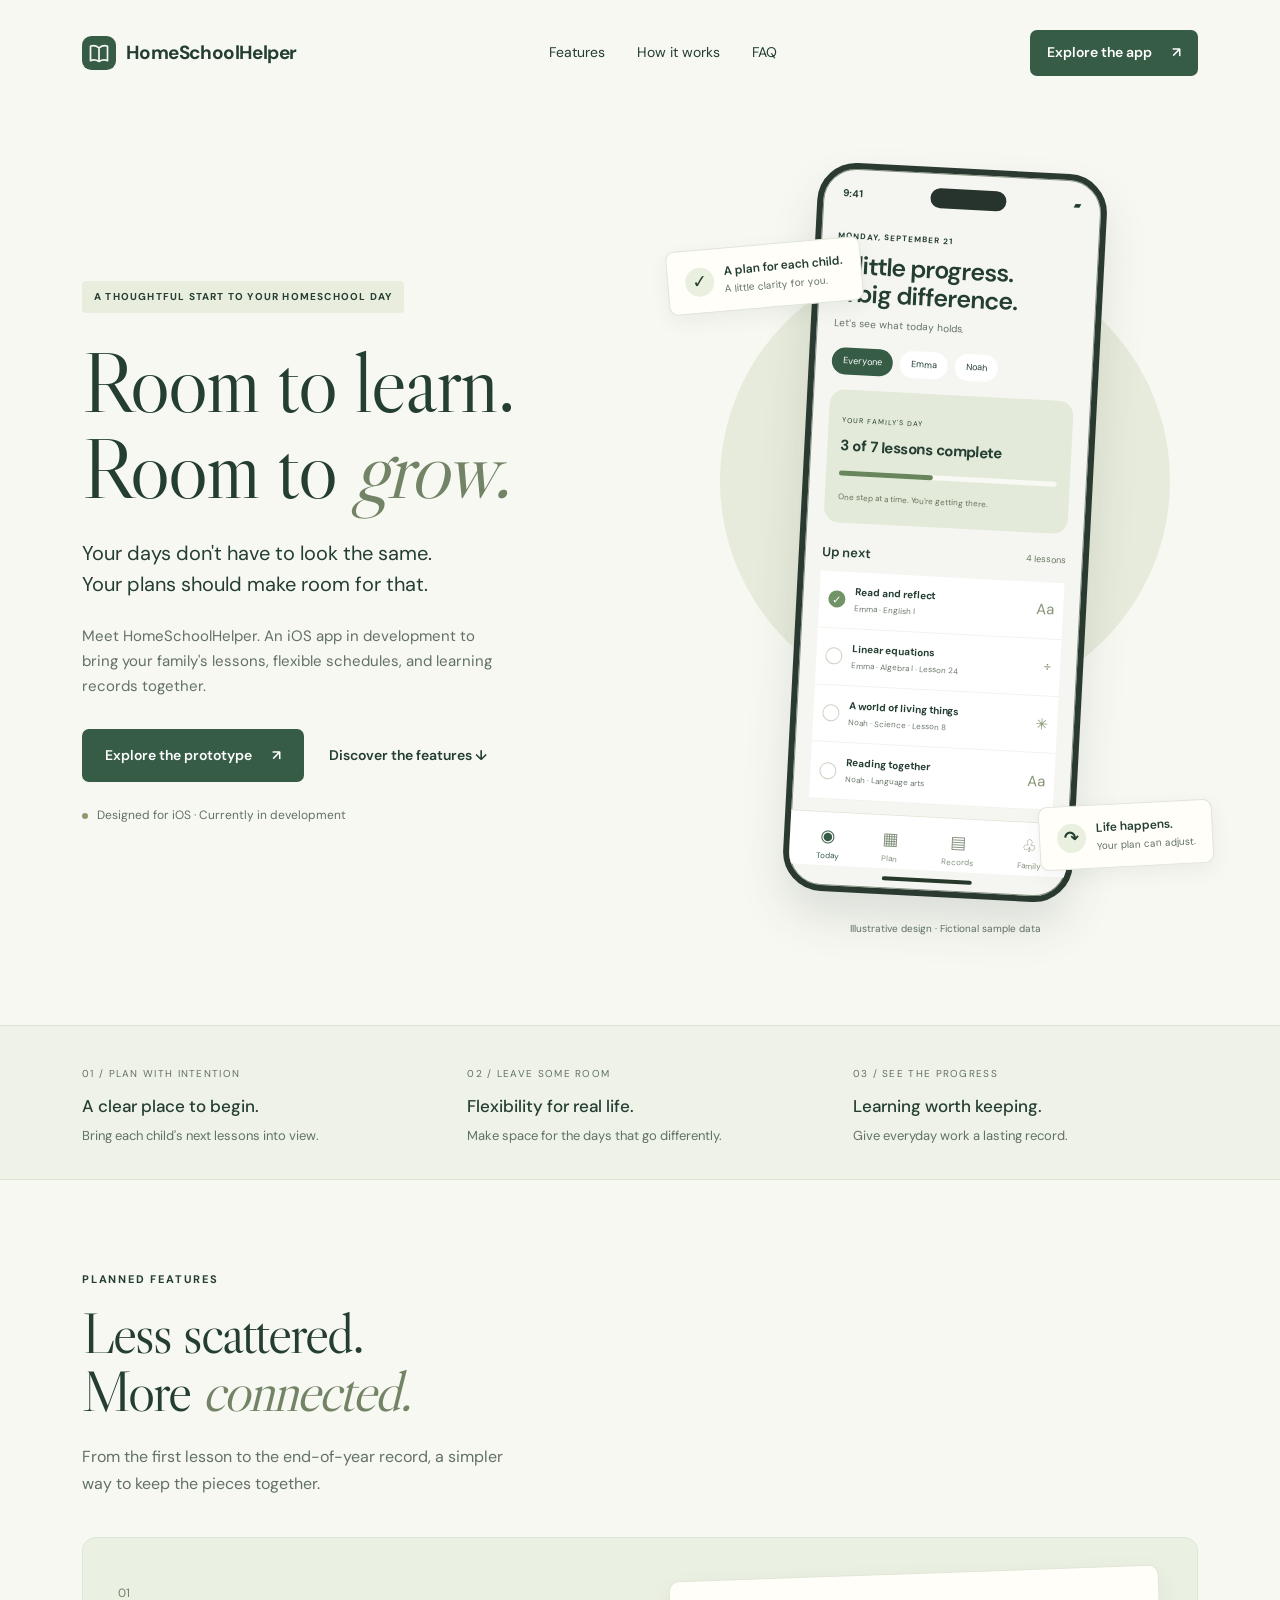
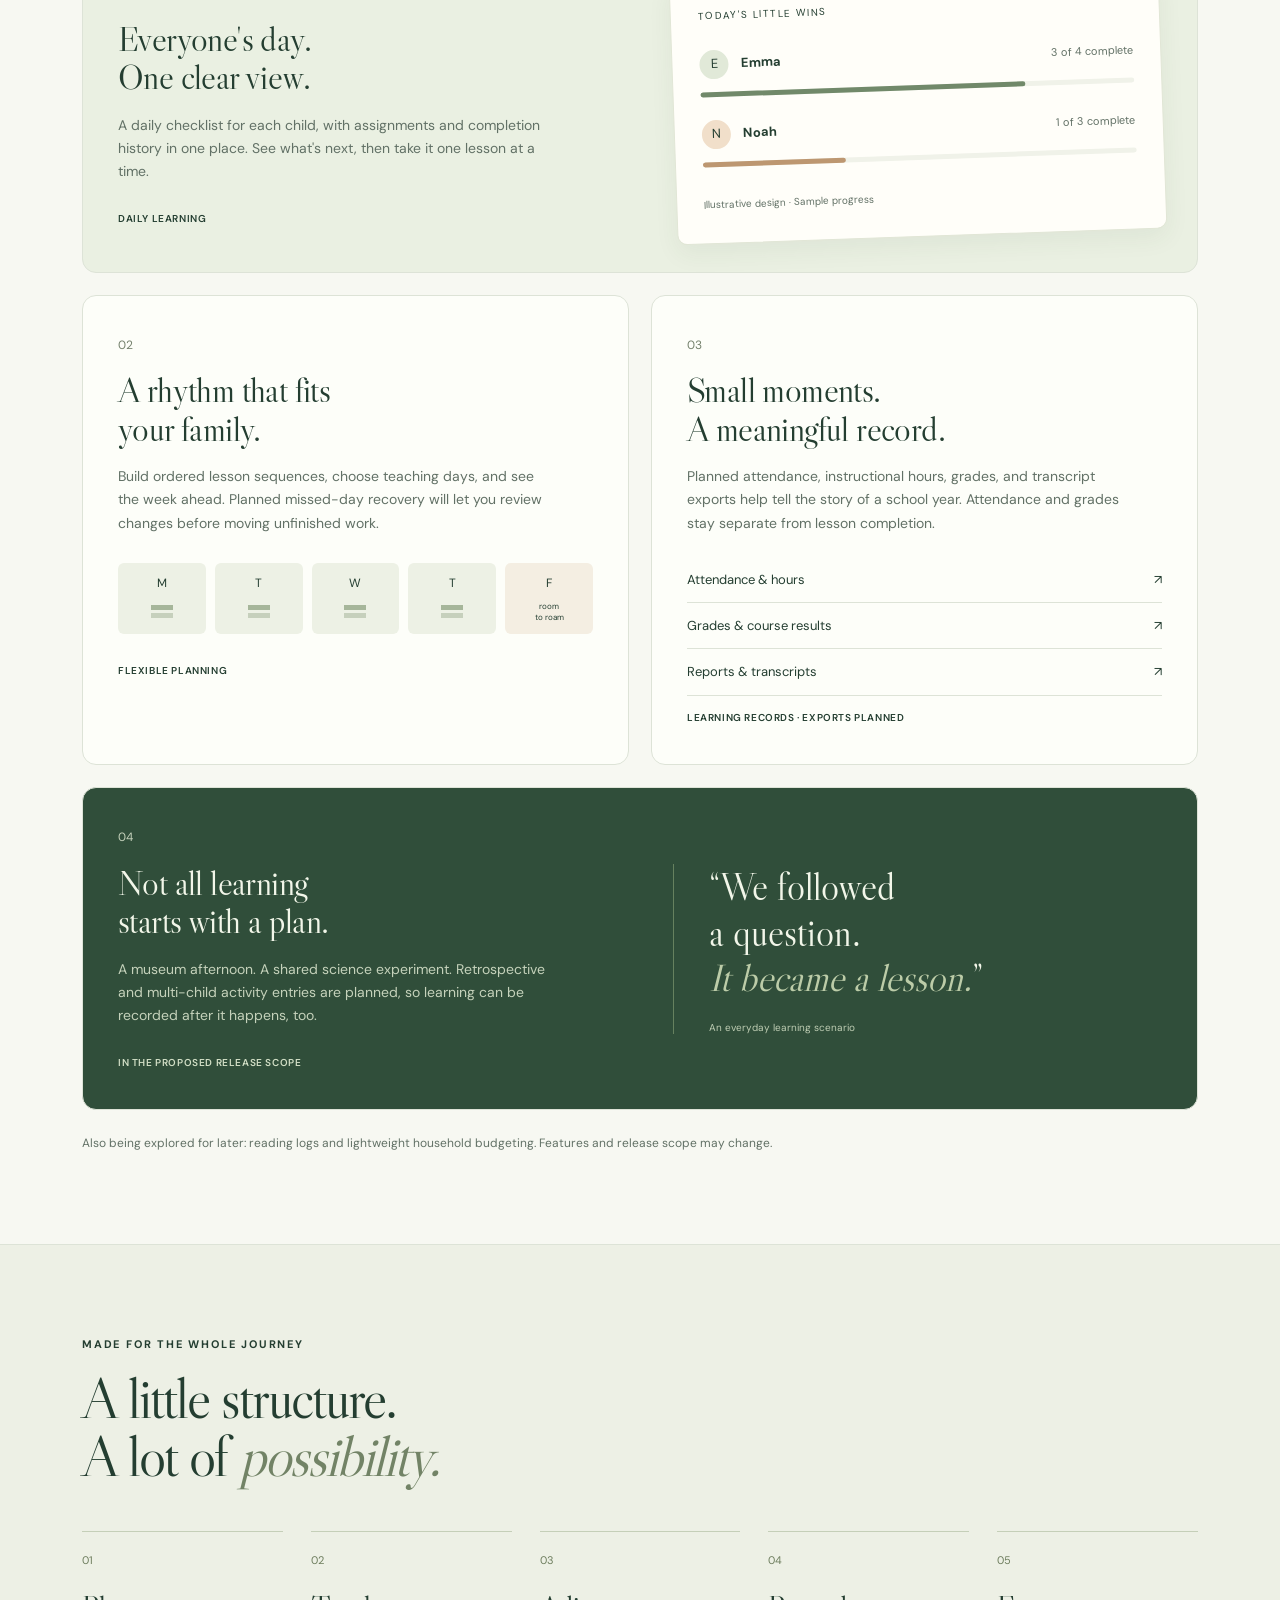
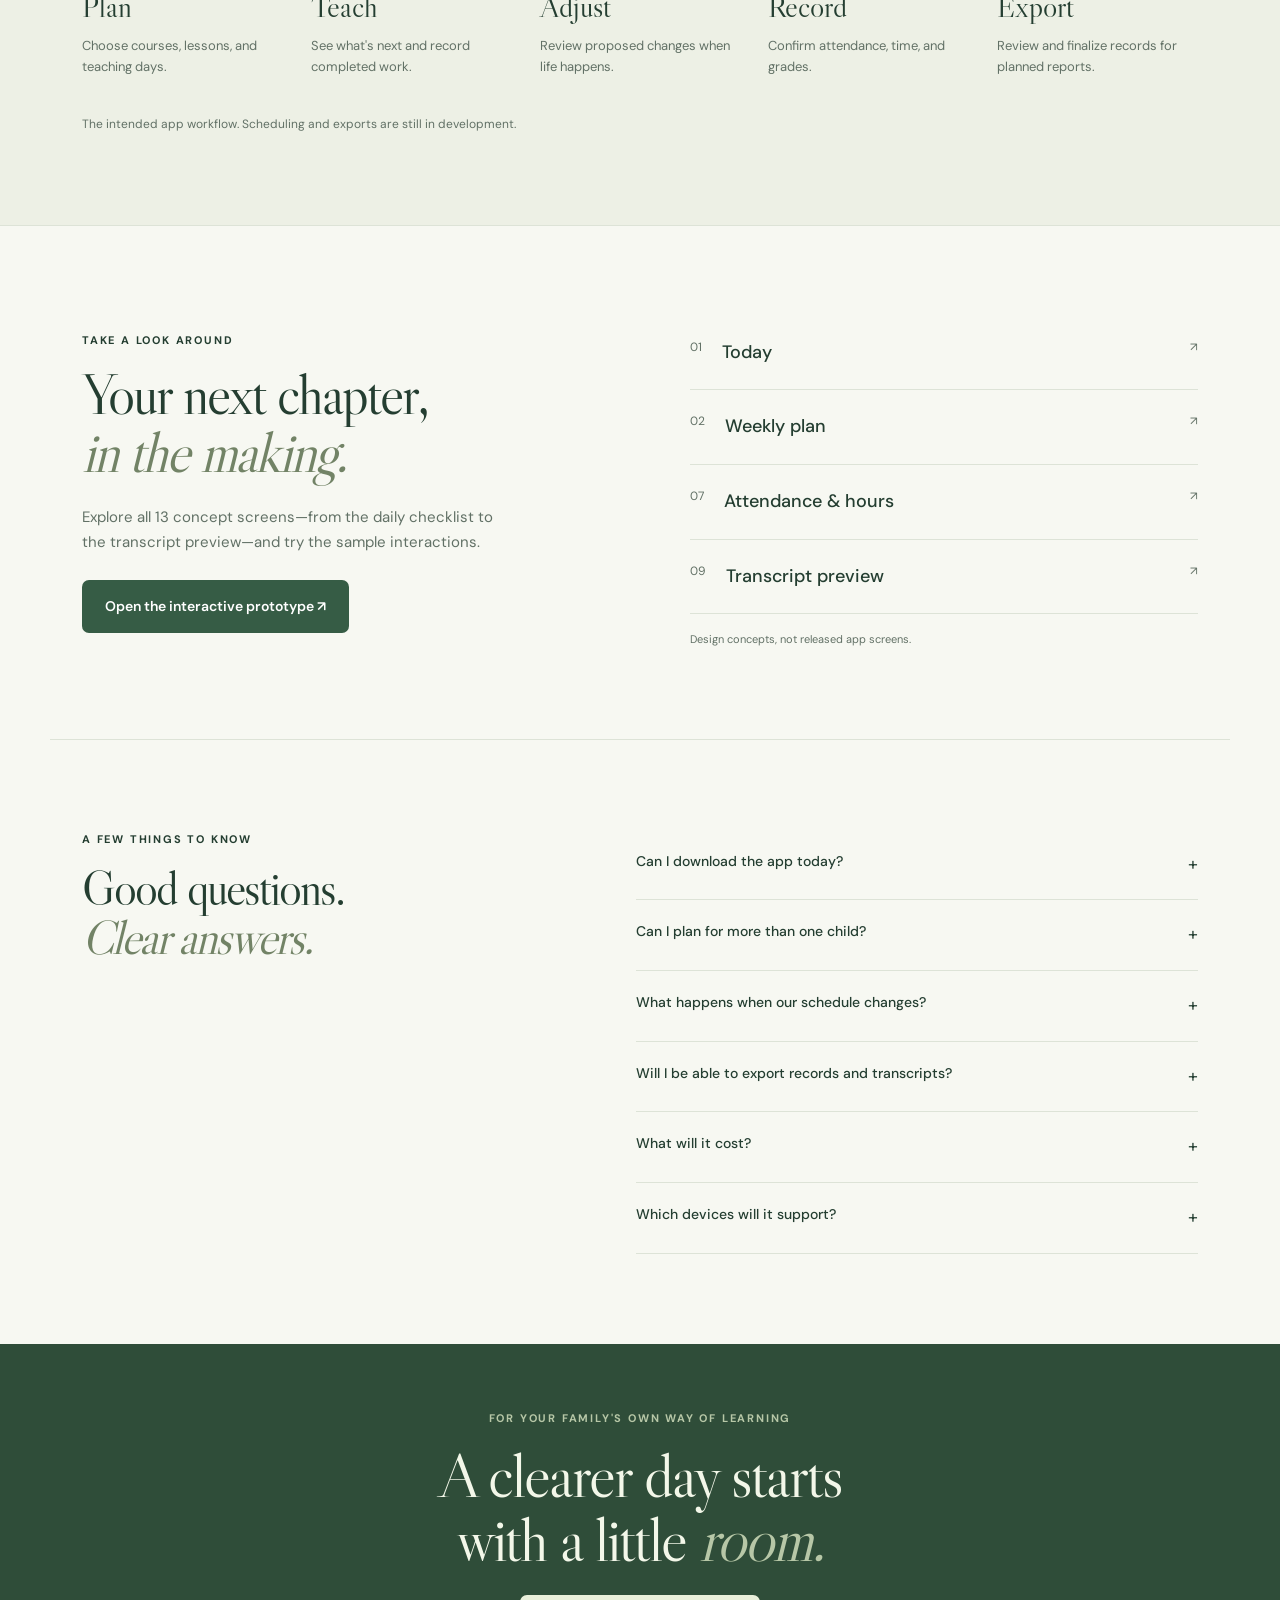
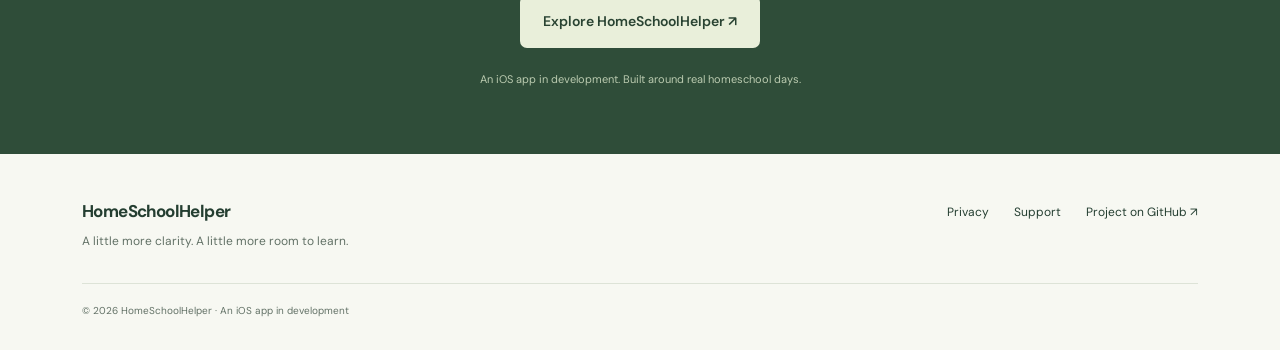
==== index.html @ 809b74bd "Build HomeSchoolHelper product preview website" ====
<!doctype html><html lang="en"><head><meta charset="utf-8"><meta name="viewport" content="width=device-width,initial-scale=1"><meta name="theme-color" content="#365c45"><meta name="description" content="Meet HomeSchoolHelper: an iOS app in development for homeschool lesson planning, flexible schedules, and learning records."><meta property="og:title" content="HomeSchoolHelper — Room to learn. Room to grow."><meta property="og:description" content="Explore a calmer approach to homeschool planning and recordkeeping."><title>HomeSchoolHelper — Room to learn. Room to grow.</title><link rel="icon" href="assets/favicon.svg" type="image/svg+xml"><link rel="stylesheet" href="assets/style.css"></head><body><a class="skip" href="#main">Skip to content</a><header class="header wrap"><a class="brand" href="./"><img src="assets/favicon.svg" width="34" height="34" alt="">HomeSchoolHelper</a><nav aria-label="Main navigation"><a href="#features">Features</a><a href="#how-it-works">How it works</a><a href="#faq">FAQ</a></nav><a class="button small" href="preview/">Explore the app <span aria-hidden="true">↗</span></a></header><main id="main"><section class="hero wrap"><div class="hero-copy"><span class="pill">A THOUGHTFUL START TO YOUR HOMESCHOOL DAY</span><h1>Room to learn.<br>Room to <em>grow.</em></h1><p class="lead">Your days don't have to look the same.<br>Your plans should make room for that.</p><p class="intro">Meet HomeSchoolHelper. An iOS app in development to bring your family's lessons, flexible schedules, and learning records together.</p><div class="actions"><a class="button" href="preview/">Explore the prototype <span aria-hidden="true">↗</span></a><a class="text-link" href="#features">Discover the features <span aria-hidden="true">↓</span></a></div><div class="development"><span></span> Designed for iOS · Currently in development</div></div><div class="hero-art"><div class="orbit"></div><div class="note note-top"><span>✓</span><div>A plan for each child.<small>A little clarity for you.</small></div></div><div class="phone" aria-label="Illustrative Today screen with fictional sample lessons"><div class="phone-top"><b>9:41</b><span class="island"></span><span>▰</span></div><div class="phone-content"><div class="eyebrow">MONDAY, SEPTEMBER 21</div><h2>A little progress.<br>A big difference.</h2><p>Let's see what today holds.</p><div class="chips"><span class="selected">Everyone</span><span>Emma</span><span>Noah</span></div><div class="progress-card"><span>YOUR FAMILY'S DAY</span><strong>3 of 7 lessons complete</strong><div class="progress"><i></i></div><small>One step at a time. You're getting there.</small></div><div class="phone-section">Up next <span>4 lessons</span></div><div class="lesson"><span class="check done">✓</span><div><strong>Read and reflect</strong><small>Emma · English I</small></div><span class="subject">Aa</span></div><div class="lesson"><span class="check"></span><div><strong>Linear equations</strong><small>Emma · Algebra I · Lesson 24</small></div><span class="subject">÷</span></div><div class="lesson"><span class="check"></span><div><strong>A world of living things</strong><small>Noah · Science · Lesson 8</small></div><span class="subject">✳</span></div><div class="lesson"><span class="check"></span><div><strong>Reading together</strong><small>Noah · Language arts</small></div><span class="subject">Aa</span></div></div><div class="phone-nav"><span class="active">◉<small>Today</small></span><span>▦<small>Plan</small></span><span>▤<small>Records</small></span><span>♧<small>Family</small></span></div><div class="homebar"></div></div><div class="note note-bottom"><span>↷</span><div>Life happens.<small>Your plan can adjust.</small></div></div><p class="art-caption">Illustrative design · Fictional sample data</p></div></section><section class="principles"><div class="wrap principle-grid"><div><span>01 / PLAN WITH INTENTION</span><h3>A clear place to begin.</h3><p>Bring each child's next lessons into view.</p></div><div><span>02 / LEAVE SOME ROOM</span><h3>Flexibility for real life.</h3><p>Make space for the days that go differently.</p></div><div><span>03 / SEE THE PROGRESS</span><h3>Learning worth keeping.</h3><p>Give everyday work a lasting record.</p></div></div></section><section class="wrap section" id="features"><div class="section-heading"><div class="eyebrow">PLANNED FEATURES</div><h2>Less scattered.<br>More <em>connected.</em></h2><p>From the first lesson to the end-of-year record, a simpler way to keep the pieces together.</p></div><div class="feature-grid"><article class="feature feature-wide"><div><span class="feature-number">01</span><h3>Everyone's day.<br>One clear view.</h3><p>A daily checklist for each child, with assignments and completion history in one place. See what's next, then take it one lesson at a time.</p><span class="tag">Daily learning</span></div><div class="mini-day"><div class="mini-label">TODAY'S LITTLE WINS</div><div><span class="avatar">E</span><b>Emma</b><span>3 of 4 complete</span></div><div class="mini-track"><i style="width:75%"></i></div><div><span class="avatar clay">N</span><b>Noah</b><span>1 of 3 complete</span></div><div class="mini-track clay-track"><i style="width:33%"></i></div><small>Illustrative design · Sample progress</small></div></article><article class="feature"><span class="feature-number">02</span><h3>A rhythm that fits<br>your family.</h3><p>Build ordered lesson sequences, choose teaching days, and see the week ahead. Planned missed-day recovery will let you review changes before moving unfinished work.</p><div class="week" aria-label="Illustrative teaching days"><span>M<i></i></span><span>T<i></i></span><span>W<i></i></span><span>T<i></i></span><span class="free">F<small>room<br>to roam</small></span></div><span class="tag">Flexible planning</span></article><article class="feature"><span class="feature-number">03</span><h3>Small moments.<br>A meaningful record.</h3><p>Planned attendance, instructional hours, grades, and transcript exports help tell the story of a school year. Attendance and grades stay separate from lesson completion.</p><div class="record-list"><span>Attendance & hours <b>↗</b></span><span>Grades & course results <b>↗</b></span><span>Reports & transcripts <b>↗</b></span></div><span class="tag">Learning records · Exports planned</span></article><article class="feature feature-wide dark"><div><span class="feature-number">04</span><h3>Not all learning<br>starts with a plan.</h3><p>A museum afternoon. A shared science experiment. Retrospective and multi-child activity entries are planned, so learning can be recorded after it happens, too.</p><span class="tag">In the proposed release scope</span></div><div class="quote">“We followed<br>a question.<br><em>It became a lesson.</em>”<small>An everyday learning scenario</small></div></article></div><p class="scope-note">Also being explored for later: reading logs and lightweight household budgeting. Features and release scope may change.</p></section><section class="workflow" id="how-it-works"><div class="wrap section"><div class="eyebrow">MADE FOR THE WHOLE JOURNEY</div><h2>A little structure.<br>A lot of <em>possibility.</em></h2><div class="steps"><div><span>01</span><h3>Plan</h3><p>Choose courses, lessons, and teaching days.</p></div><div><span>02</span><h3>Teach</h3><p>See what's next and record completed work.</p></div><div><span>03</span><h3>Adjust</h3><p>Review proposed changes when life happens.</p></div><div><span>04</span><h3>Record</h3><p>Confirm attendance, time, and grades.</p></div><div><span>05</span><h3>Export</h3><p>Review and finalize records for planned reports.</p></div></div><p class="scope-note">The intended app workflow. Scheduling and exports are still in development.</p></div></section><section class="wrap section preview-callout"><div><div class="eyebrow">TAKE A LOOK AROUND</div><h2>Your next chapter,<br><em>in the making.</em></h2><p>Explore all 13 concept screens—from the daily checklist to the transcript preview—and try the sample interactions.</p><a class="button" href="preview/">Open the interactive prototype ↗</a></div><div class="screen-index"><a href="preview/">01 <strong>Today</strong><span>↗</span></a><a href="preview/">02 <strong>Weekly plan</strong><span>↗</span></a><a href="preview/">07 <strong>Attendance & hours</strong><span>↗</span></a><a href="preview/">09 <strong>Transcript preview</strong><span>↗</span></a><small>Design concepts, not released app screens.</small></div></section><section class="wrap section faq" id="faq"><div><div class="eyebrow">A FEW THINGS TO KNOW</div><h2>Good questions.<br><em>Clear answers.</em></h2></div><div class="questions"><details><summary>Can I download the app today?<span aria-hidden="true">+</span></summary><p>Not yet. HomeSchoolHelper is currently a design prototype and development plan. You can explore the concept here while the native iOS app is being developed.</p></details><details><summary>Can I plan for more than one child?<span aria-hidden="true">+</span></summary><p>Yes—multi-child planning is part of the proposed core experience. The prototype illustrates individual child filters and a shared household overview.</p></details><details><summary>What happens when our schedule changes?<span aria-hidden="true">+</span></summary><p>The planned workflow lets you review proposed moves for unfinished lessons before applying them. The prototype demonstrates this flow with sample data; it does not calculate real schedule changes.</p></details><details><summary>Will I be able to export records and transcripts?<span aria-hidden="true">+</span></summary><p>Record and transcript exports are planned. The current prototype shows sample previews, but does not generate PDFs or save educational records.</p></details><details><summary>What will it cost?<span aria-hidden="true">+</span></summary><p>Pricing has not been finalized. Any prices shown inside the prototype are exploratory, not a commercial offer.</p></details><details><summary>Which devices will it support?<span aria-hidden="true">+</span></summary><p>HomeSchoolHelper is being planned for iOS. Supported devices and the minimum iOS version are still being decided.</p></details></div></section><section class="closing"><div class="wrap"><div class="eyebrow">FOR YOUR FAMILY'S OWN WAY OF LEARNING</div><h2>A clearer day starts<br>with a little <em>room.</em></h2><a class="button light" href="preview/">Explore HomeSchoolHelper ↗</a><p>An iOS app in development. Built around real homeschool days.</p></div></section></main><footer class="wrap"><div><a class="brand" href="./">HomeSchoolHelper</a><p>A little more clarity. A little more room to learn.</p></div><div class="footer-links"><a href="privacy/">Privacy</a><a href="support/">Support</a><a href="https://github.com/chanderson7/HomeschoolHelper">Project on GitHub ↗</a></div><small>© 2026 HomeSchoolHelper · An iOS app in development</small></footer></body></html>
---- assets/style.css ----
@import url('https://fonts.googleapis.com/css2?family=DM+Sans:wght@400;500;600;700&family=Libre+Caslon+Display&display=swap');
:root{--bg:#f7f8f2;--ink:#243e31;--green:#365c45;--muted:#627166;--line:#dde3d7;--soft:#e9eedf}*{box-sizing:border-box}html{scroll-behavior:smooth;scroll-padding-top:30px}body{margin:0;background:var(--bg);color:var(--ink);font:16px/1.65 'DM Sans',system-ui,sans-serif}a{color:inherit}button,a,summary{-webkit-tap-highlight-color:transparent}a:focus-visible,summary:focus-visible{outline:3px solid #b76f44;outline-offset:6px}a{text-underline-offset:4px}.wrap{max-width:1180px;margin:auto;padding-left:32px;padding-right:32px}.header{height:106px;display:flex;align-items:center;justify-content:space-between;gap:24px}.brand{display:flex;align-items:center;gap:10px;font-weight:700;font-size:19px;text-decoration:none;letter-spacing:-.6px}.header nav{display:flex;gap:32px;font-size:14px}.header nav a{text-decoration:none}.header nav a:hover{color:#8a502f}.button{display:inline-flex;align-items:center;justify-content:center;gap:20px;background:var(--green);color:white;padding:15px 23px;border-radius:7px;text-decoration:none;font-size:14px;font-weight:600;transition:background .2s,transform .2s}.button:hover{background:#254832;transform:translateY(-2px)}.button.small{padding:11px 17px}.hero{display:grid;grid-template-columns:1.12fr 1fr;gap:45px;align-items:center;padding-top:55px;padding-bottom:80px}.pill,.eyebrow{font-size:11px;font-weight:700;letter-spacing:1.8px}.pill{display:inline-block;background:#e9edde;padding:8px 12px;border-radius:4px;font-size:10px;letter-spacing:1.2px}h1,h2,h3,p{margin-top:0}h1,h2{font-family:'Libre Caslon Display',Georgia,serif;font-weight:400;letter-spacing:-2px;line-height:1.02}h1{font-size:84px;margin:27px 0}em{font-weight:400;color:#728366}h1 em,h2 em{font-style:italic}.lead{font-size:20px;line-height:1.55}.intro{max-width:430px;color:var(--muted);margin:24px 0 30px;font-size:15px}.actions{display:flex;align-items:center;gap:25px}.text-link{font-size:14px;font-weight:600;text-decoration:none}.development{display:flex;align-items:center;gap:9px;font-size:12px;color:var(--muted);margin-top:24px}.development>span{width:6px;height:6px;border-radius:50%;background:#8c9a6c}.hero-art{position:relative;display:flex;flex-direction:column;align-items:center;padding:7px 0}.orbit{position:absolute;width:450px;height:450px;background:#e7ebdc;border-radius:50%;top:95px;z-index:-1}.phone{width:290px;background:#f5f6f1;border:6px solid #2b3a30;box-shadow:0 25px 45px #273c3020,inset 0 0 0 1px #83917e;border-radius:39px;overflow:hidden;transform:rotate(3deg);position:relative}.phone-top{display:flex;justify-content:space-between;align-items:center;padding:15px 20px 8px;font-size:10px}.island{width:76px;height:20px;background:#26342d;border-radius:20px}.phone-content{padding:18px 17px 12px}.phone .eyebrow{font-size:8px;letter-spacing:1px}.phone h2{font:600 25px/1.1 'DM Sans',sans-serif;letter-spacing:-1px;margin:9px 0}.phone p{font-size:10px;color:var(--muted)}.chips{display:flex;gap:7px;font-size:9px;margin:15px 0}.chips span{padding:6px 11px;background:white;border-radius:20px}.chips .selected{background:var(--green);color:white}.progress-card{background:#e3ead9;border-radius:15px;padding:15px 13px}.progress-card>span{font-size:7px;letter-spacing:1px}.progress-card strong{display:block;font-size:15px;margin:3px 0 12px;letter-spacing:-.5px}.progress{height:5px;background:#f8f9f4;border-radius:6px;margin-bottom:6px}.progress i{display:block;height:100%;width:43%;background:#69855b;border-radius:6px}.progress-card small{font-size:8px;color:#66745d}.phone-section{font-size:13px;font-weight:600;margin:19px 0 8px;display:flex;justify-content:space-between}.phone-section span{font-weight:400;font-size:9px;color:#687560}.lesson{display:flex;align-items:center;gap:9px;background:white;padding:13px 9px;border-bottom:1px solid #f0f2eb}.lesson strong{font-size:10px;display:block;line-height:1.4}.lesson small{font-size:8px;display:block;color:#6b786c;margin-top:3px}.check{width:17px;height:17px;border:1px solid #cbd4c2;border-radius:50%;flex-shrink:0}.done{background:#719367;color:white;border:none;text-align:center;font-size:11px}.subject{margin-left:auto;color:#859573;font-size:15px}.phone-nav{display:flex;justify-content:space-around;background:white;border-top:1px solid #e2e8db;padding:9px 5px 3px;text-align:center;color:#83917c}.phone-nav span{font-size:17px}.phone-nav small{display:block;font-size:8px}.phone-nav .active{color:#365c45}.homebar{width:90px;height:4px;background:#27392b;border-radius:4px;margin:8px auto}.note{position:absolute;z-index:2;display:flex;align-items:center;gap:10px;border:1px solid #e0e5d8;background:#fffef9;box-shadow:0 7px 20px #2c3c2810;padding:13px 17px;border-radius:9px;font-size:12px;font-weight:600}.note>span{background:#eaf0e0;width:29px;height:29px;border-radius:50%;text-align:center;line-height:29px;font-size:18px}.note small{font-size:10px;display:block;font-weight:400;color:var(--muted)}.note-top{top:83px;left:-26px;transform:rotate(-5deg)}.note-bottom{bottom:78px;right:-15px;transform:rotate(-3deg)}.art-caption{font-size:10px;color:var(--muted);margin:24px 0 0}.principles{border-top:1px solid var(--line);border-bottom:1px solid var(--line);background:#eff2e7}.principle-grid{display:grid;grid-template-columns:repeat(3,1fr);padding-top:33px;padding-bottom:32px;gap:40px}.principles span{font-size:10px;letter-spacing:1.3px;color:var(--muted)}.principles h3{font-size:17px;margin:7px 0 5px;font-weight:500}.principles p{font-size:13px;color:var(--muted);margin:0}.section{padding-top:90px;padding-bottom:90px}h2{font-size:57px;margin:16px 0 24px}.section-heading{max-width:560px;margin-bottom:40px}.section-heading>p{max-width:425px;color:var(--muted)}.feature-grid{display:grid;grid-template-columns:1fr 1fr;gap:22px}.feature{border:1px solid var(--line);border-radius:14px;padding:35px;background:#fdfef9}.feature-wide{grid-column:1/-1;display:grid;grid-template-columns:1fr 1fr;gap:65px;align-items:center;background:#eaf0e2}.feature h3{font:400 35px/1.1 'Libre Caslon Display',Georgia,serif;letter-spacing:-.6px;margin:14px 0 17px}.feature p{font-size:14px;color:var(--muted);max-width:440px}.feature-number{font-size:12px;color:#74816c}.tag{font-size:10px;letter-spacing:.6px;text-transform:uppercase;font-weight:600;display:inline-block;margin-top:14px}.mini-day{background:#fffef9;border:1px solid #e1e6d6;box-shadow:0 9px 25px #2f4c3010;border-radius:10px;padding:27px;transform:rotate(-2deg)}.mini-label{font-size:10px;letter-spacing:1.4px;margin-bottom:25px}.mini-day>div:not(.mini-label):not(.mini-track){display:flex;gap:12px;align-items:center;font-size:13px}.avatar{background:#e1e9d8;border-radius:50%;width:29px;height:29px;display:grid;place-items:center}.mini-day b+span{margin-left:auto;font-size:11px;color:var(--muted)}.clay{background:#f1dfca}.mini-track{height:5px;background:#f0f2e9;margin:13px 0 23px;border-radius:4px}.mini-track i{height:100%;display:block;background:#71896a;border-radius:4px}.clay-track i{background:#bd9771}.mini-day>small{font-size:10px;color:var(--muted)}.week{display:flex;gap:9px;margin:28px 0 15px}.week>span{flex:1;background:#edf1e5;padding:11px 0 12px;border-radius:6px;text-align:center;font-size:12px}.week i{display:block;width:22px;height:5px;background:#a6b69a;margin:12px auto;box-shadow:0 8px #c6d0bc}.week .free{background:#f4eee2}.week small{font-size:8px;display:block;line-height:1.3;margin-top:8px}.record-list{margin-top:22px}.record-list span{font-size:13px;display:flex;justify-content:space-between;padding:12px 0;border-bottom:1px solid var(--line)}.record-list b{font-weight:400}.dark{background:#304e3a;color:#f2f6e9}.dark p,.dark .feature-number{color:#c5d2bb}.dark .tag{color:#d1dec5}.quote{font:38px/1.2 'Libre Caslon Display',Georgia,serif;padding-left:35px;border-left:1px solid #66815f}.quote em{color:#bccca8}.quote small{display:block;font:10px 'DM Sans',sans-serif;margin-top:20px;color:#bfceb4}.scope-note{font-size:12px;color:var(--muted);margin:24px 0 0}.workflow{background:#edf0e5;border-top:1px solid var(--line);border-bottom:1px solid var(--line)}.steps{display:grid;grid-template-columns:repeat(5,1fr);gap:28px;margin-top:45px}.steps>div{border-top:1px solid #c5cfb8;padding-top:14px}.steps span{font-size:11px;color:#6d7d5d}.steps h3{font:30px 'Libre Caslon Display',Georgia,serif;margin:16px 0 10px}.steps p{font-size:13px;color:var(--muted)}.preview-callout{display:grid;grid-template-columns:1fr 1fr;gap:100px;align-items:center;border-bottom:1px solid var(--line)}.preview-callout p{color:var(--muted);font-size:15px;max-width:430px;margin-bottom:25px}.screen-index a{display:flex;gap:20px;padding:22px 0;border-bottom:1px solid var(--line);text-decoration:none;font-size:12px;color:var(--muted)}.screen-index strong{font-weight:500;font-size:18px;color:var(--ink)}.screen-index a>span{margin-left:auto}.screen-index small{display:block;font-size:11px;color:var(--muted);margin-top:16px}.faq{display:grid;grid-template-columns:1fr 1.15fr;gap:65px}.faq h2{font-size:48px}details{border-bottom:1px solid var(--line)}summary{display:flex;justify-content:space-between;gap:25px;cursor:pointer;list-style:none;font-size:14px;padding:20px 0;font-weight:500}summary::-webkit-details-marker{display:none}summary span{font-size:18px;font-weight:400}details[open] summary span{transform:rotate(45deg)}details p{font-size:14px;color:var(--muted);padding:0 30px 10px 0}.closing{background:#2f4d39;color:#f3f7e9;text-align:center;padding:65px 0}.closing .eyebrow{color:#b7c7a7}.closing h2{font-size:63px}.closing em{color:#b7c7a7}.light{background:#e9efda;color:#294332}.light:hover{background:white}.closing p{font-size:11px;color:#bbcbb0;margin:22px 0 0}footer{padding-top:43px!important;padding-bottom:30px!important;display:flex;flex-wrap:wrap;justify-content:space-between;gap:25px}footer .brand{font-size:17px}footer p{font-size:12px;color:var(--muted);margin:7px 0}.footer-links{display:flex;gap:25px;font-size:12px;align-items:flex-start;padding-top:6px}.footer-links a{text-decoration:none}footer>small{width:100%;border-top:1px solid var(--line);padding-top:19px;font-size:10px;color:var(--muted)}.skip{position:absolute;left:15px;top:-100px;padding:10px;background:white;z-index:10}.skip:focus{top:10px}.preview-page{padding-top:45px;padding-bottom:50px}.preview-page h1{font-size:66px}.demo-notice{padding:20px;background:var(--soft);border-radius:10px;font-size:14px;margin:25px 0}.demo-notice strong{display:block}.preview-page iframe{width:100%;height:900px;border:1px solid var(--line);border-radius:12px;background:white}.document{max-width:840px;padding-top:45px;padding-bottom:75px}.document h1{font-size:62px}.document h2{font-size:33px;margin-top:35px}.document p{color:var(--muted)}
@media(min-width:1450px){.hero{padding-top:75px;padding-bottom:100px}}@media(max-width:1000px){.hero{gap:25px}h1{font-size:66px}.hero-art{transform:scale(.9)}.note-top{left:-30px}.note-bottom{right:-15px}.header nav{gap:18px}.actions{gap:15px}.text-link{font-size:12px}.feature-wide{gap:35px}.preview-callout{gap:45px}.faq{gap:35px}}@media(max-width:760px){.wrap{padding-left:23px;padding-right:23px}.header{height:84px;gap:12px}.header .brand{font-size:16px}.header .brand img{width:28px;height:28px}.header nav{display:none}.header .button{font-size:11px;padding:10px 12px;gap:7px}.hero{grid-template-columns:1fr;padding-top:35px;padding-bottom:35px;gap:30px}.hero-copy{max-width:560px}.pill{font-size:8px;letter-spacing:.8px}h1{font-size:65px;letter-spacing:-2px;margin-top:23px}.lead{font-size:18px}.intro{font-size:15px}.hero-art{transform:none;padding-top:15px;max-width:420px;width:100%;margin:auto}.orbit{width:330px;height:330px;top:110px}.note{padding:10px;font-size:11px}.note-top{left:0;top:105px}.note-bottom{right:0;bottom:80px}.phone{width:270px}.principle-grid{grid-template-columns:1fr;gap:22px;padding-top:28px;padding-bottom:28px}.principles .principle-grid>div{padding-bottom:17px;border-bottom:1px solid var(--line)}.principles .principle-grid>div:last-child{border:0;padding-bottom:0}.section{padding-top:60px;padding-bottom:60px}h2{font-size:48px}.feature-grid,.feature-wide{grid-template-columns:1fr}.feature{padding:27px}.feature-wide{gap:25px}.feature h3{font-size:34px}.feature p{font-size:15px}.mini-day{padding:23px;transform:rotate(-1deg)}.quote{font-size:33px;padding:15px 0 5px;border-left:0;border-top:1px solid #66815f}.steps{grid-template-columns:1fr 1fr;gap:20px}.steps p{font-size:14px}.preview-callout,.faq{grid-template-columns:1fr;gap:25px}.closing h2{font-size:50px}.closing .eyebrow{font-size:9px}.footer-links{flex-wrap:wrap;gap:18px}.preview-page h1,.document h1{font-size:49px}.preview-page iframe{height:860px}.phone h2{font-size:24px}}@media(prefers-reduced-motion:reduce){html{scroll-behavior:auto}*{transition:none!important}}
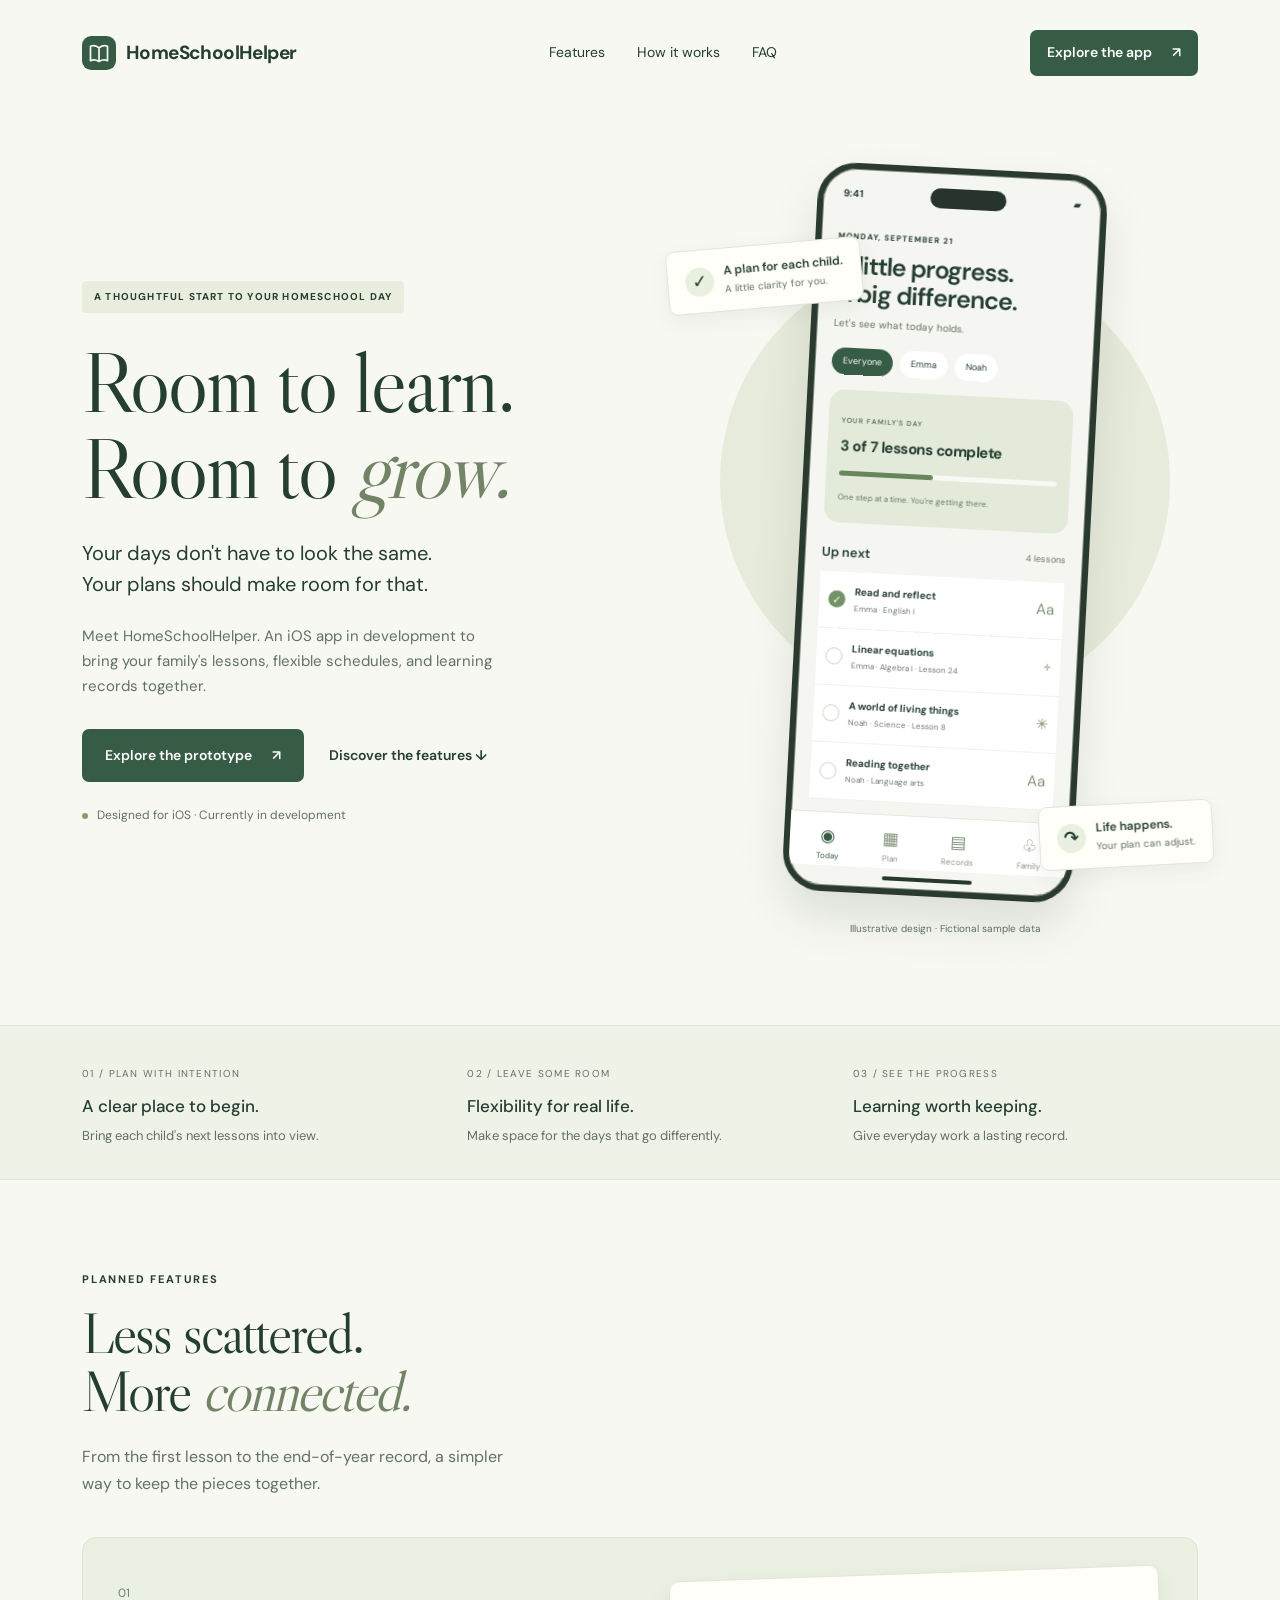
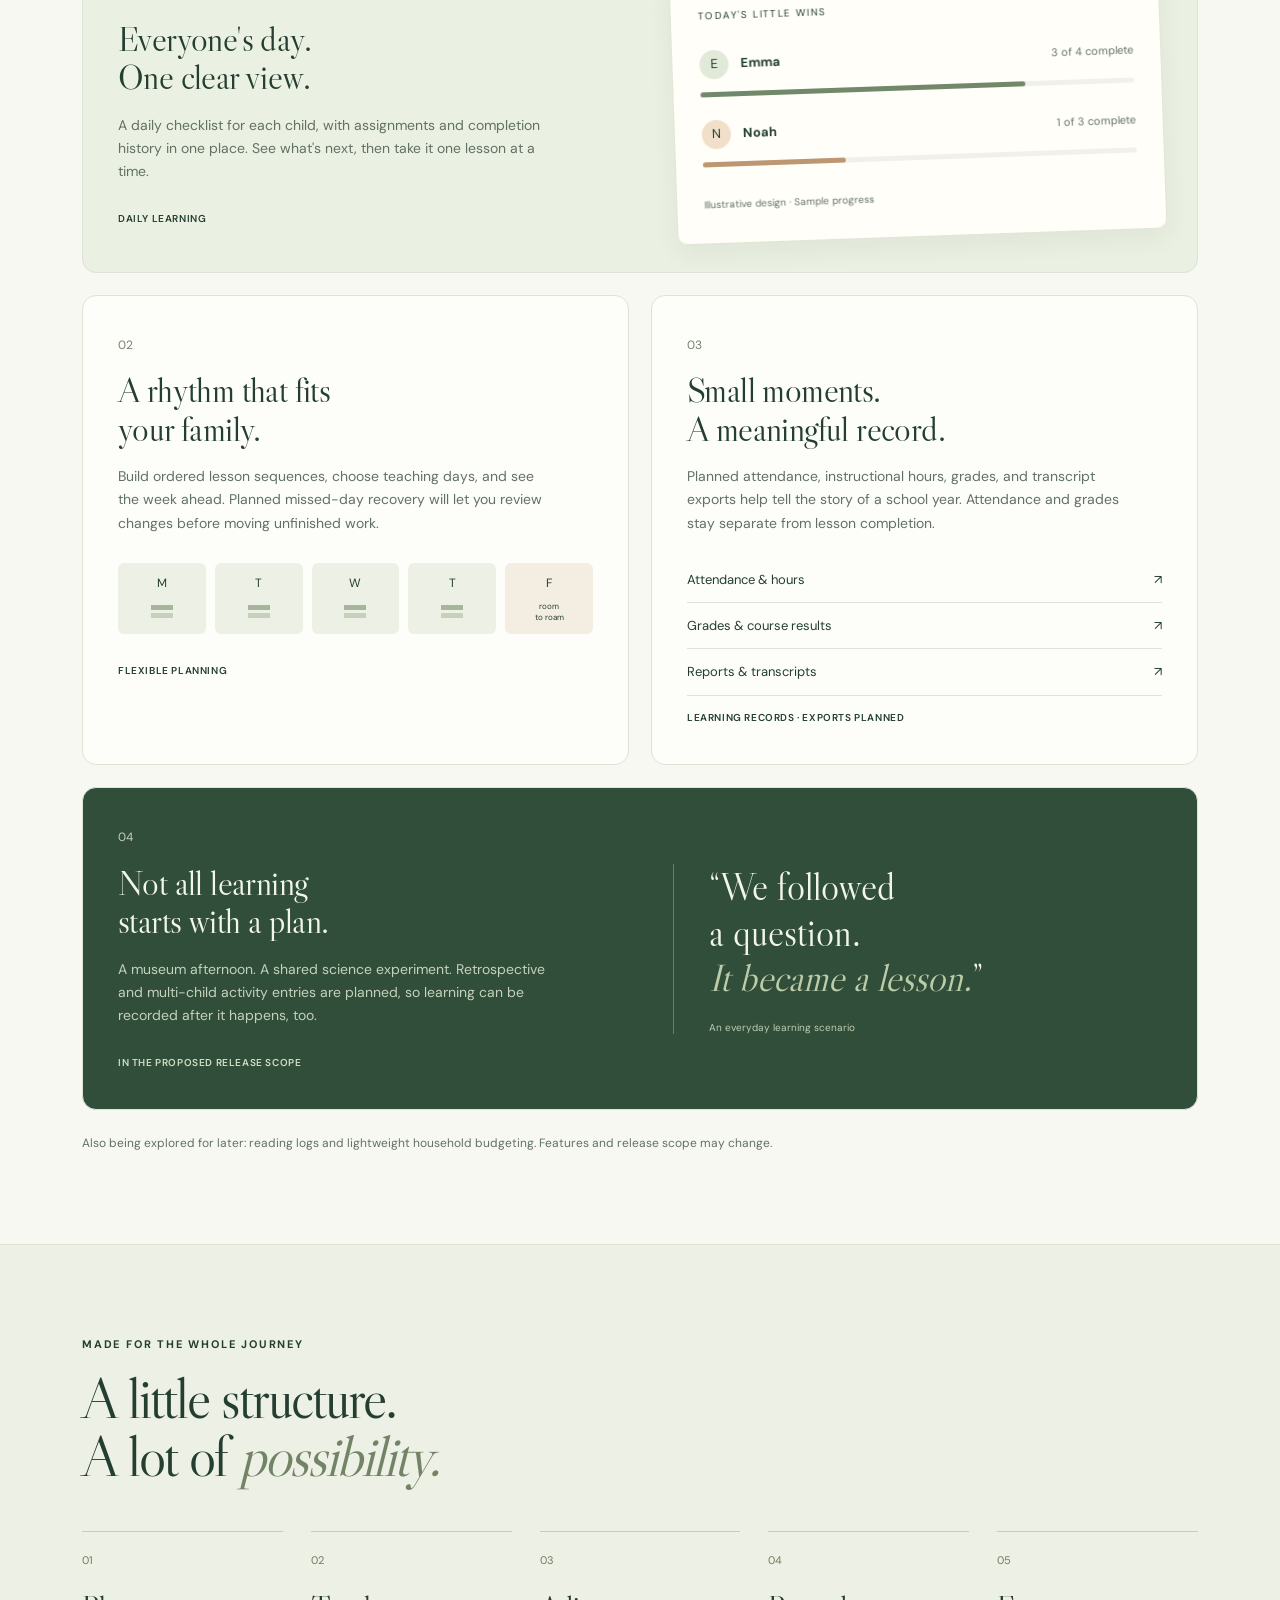
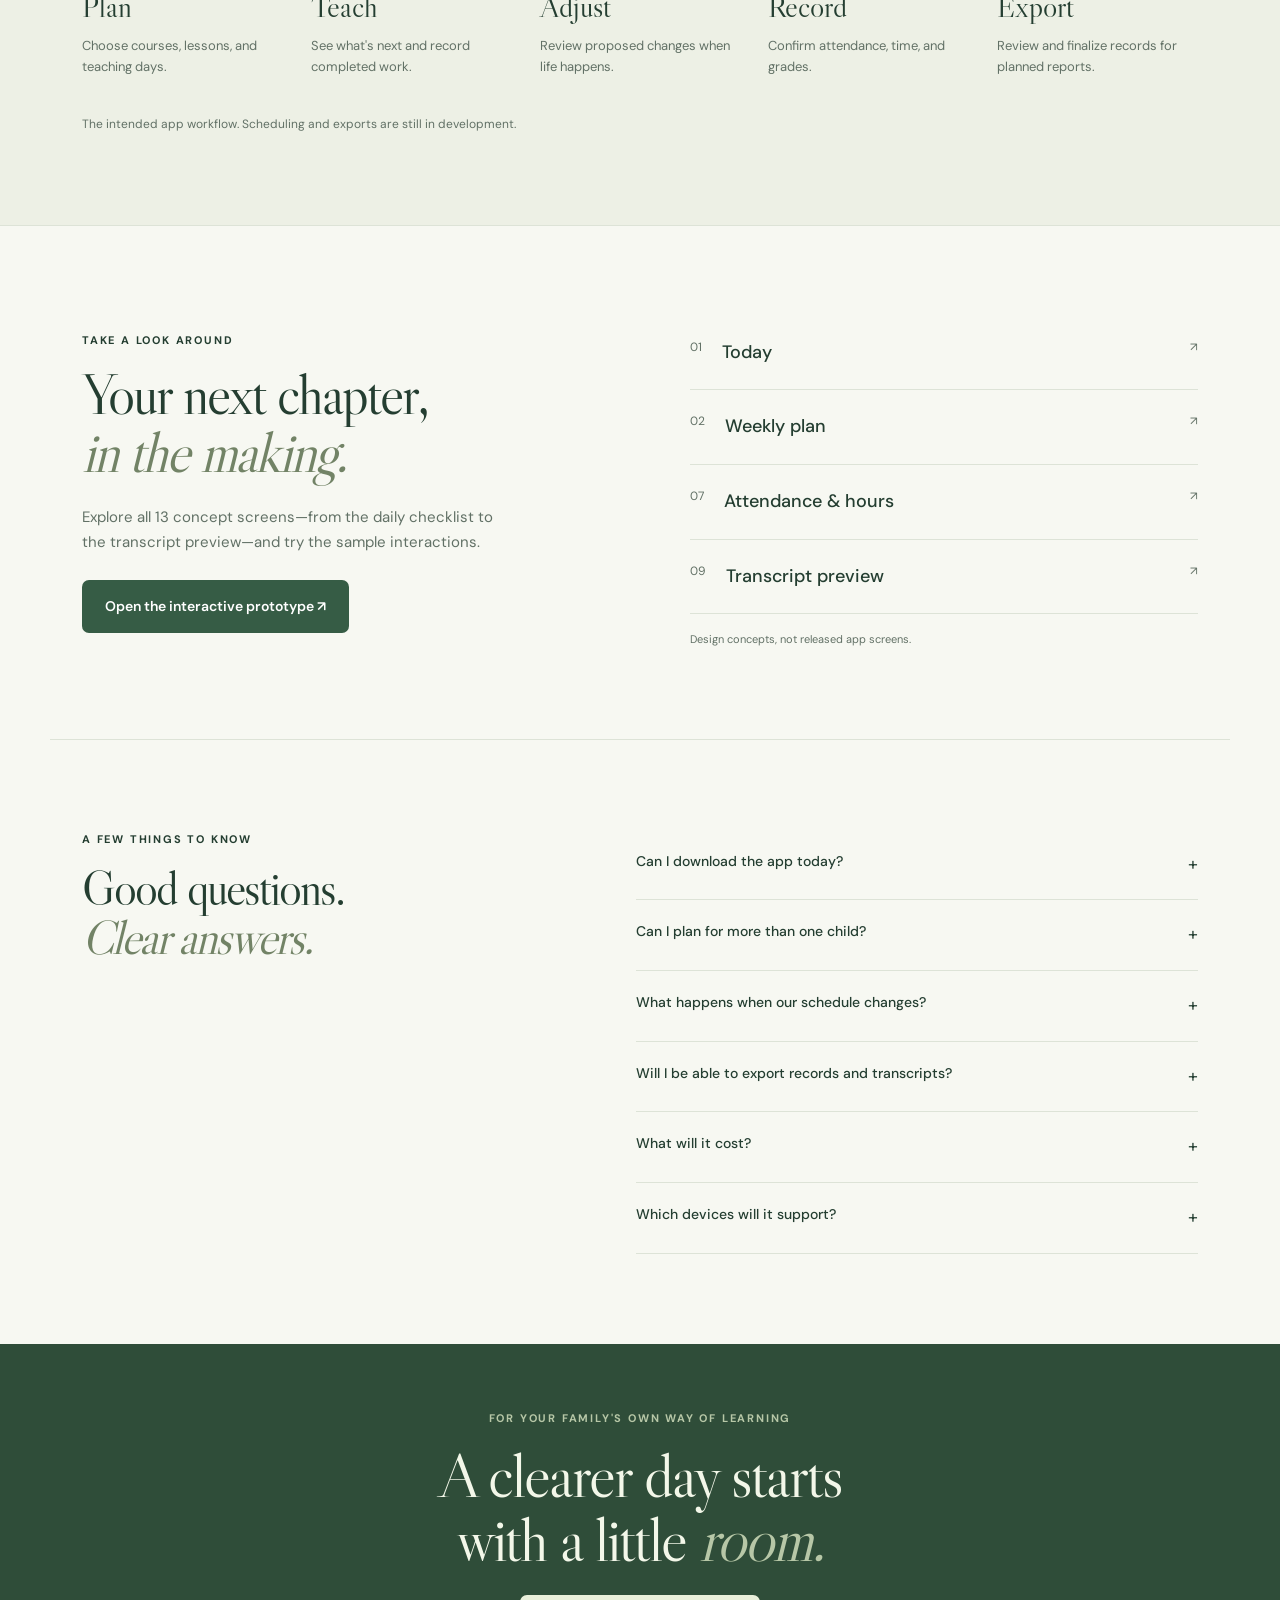
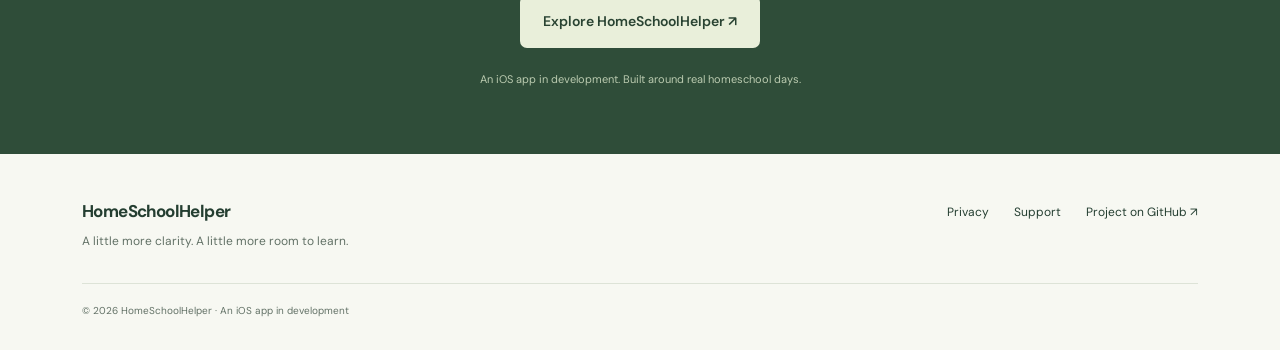
==== commit 147c5467: "Add subtle hero and one-time feature reveal animations" ====
--- a/index.html
+++ b/index.html
@@ -1 +1 @@
-<!doctype html><html lang="en"><head><meta charset="utf-8"><meta name="viewport" content="width=device-width,initial-scale=1"><meta name="theme-color" content="#365c45"><meta name="description" content="Meet HomeSchoolHelper: an iOS app in development for homeschool lesson planning, flexible schedules, and learning records."><meta property="og:title" content="HomeSchoolHelper — Room to learn. Room to grow."><meta property="og:description" content="Explore a calmer approach to homeschool planning and recordkeeping."><title>HomeSchoolHelper — Room to learn. Room to grow.</title><link rel="icon" href="assets/favicon.svg" type="image/svg+xml"><link rel="stylesheet" href="assets/style.css"></head><body><a class="skip" href="#main">Skip to content</a><header class="header wrap"><a class="brand" href="./"><img src="assets/favicon.svg" width="34" height="34" alt="">HomeSchoolHelper</a><nav aria-label="Main navigation"><a href="#features">Features</a><a href="#how-it-works">How it works</a><a href="#faq">FAQ</a></nav><a class="button small" href="preview/">Explore the app <span aria-hidden="true">↗</span></a></header><main id="main"><section class="hero wrap"><div class="hero-copy"><span class="pill">A THOUGHTFUL START TO YOUR HOMESCHOOL DAY</span><h1>Room to learn.<br>Room to <em>grow.</em></h1><p class="lead">Your days don't have to look the same.<br>Your plans should make room for that.</p><p class="intro">Meet HomeSchoolHelper. An iOS app in development to bring your family's lessons, flexible schedules, and learning records together.</p><div class="actions"><a class="button" href="preview/">Explore the prototype <span aria-hidden="true">↗</span></a><a class="text-link" href="#features">Discover the features <span aria-hidden="true">↓</span></a></div><div class="development"><span></span> Designed for iOS · Currently in development</div></div><div class="hero-art"><div class="orbit"></div><div class="note note-top"><span>✓</span><div>A plan for each child.<small>A little clarity for you.</small></div></div><div class="phone" aria-label="Illustrative Today screen with fictional sample lessons"><div class="phone-top"><b>9:41</b><span class="island"></span><span>▰</span></div><div class="phone-content"><div class="eyebrow">MONDAY, SEPTEMBER 21</div><h2>A little progress.<br>A big difference.</h2><p>Let's see what today holds.</p><div class="chips"><span class="selected">Everyone</span><span>Emma</span><span>Noah</span></div><div class="progress-card"><span>YOUR FAMILY'S DAY</span><strong>3 of 7 lessons complete</strong><div class="progress"><i></i></div><small>One step at a time. You're getting there.</small></div><div class="phone-section">Up next <span>4 lessons</span></div><div class="lesson"><span class="check done">✓</span><div><strong>Read and reflect</strong><small>Emma · English I</small></div><span class="subject">Aa</span></div><div class="lesson"><span class="check"></span><div><strong>Linear equations</strong><small>Emma · Algebra I · Lesson 24</small></div><span class="subject">÷</span></div><div class="lesson"><span class="check"></span><div><strong>A world of living things</strong><small>Noah · Science · Lesson 8</small></div><span class="subject">✳</span></div><div class="lesson"><span class="check"></span><div><strong>Reading together</strong><small>Noah · Language arts</small></div><span class="subject">Aa</span></div></div><div class="phone-nav"><span class="active">◉<small>Today</small></span><span>▦<small>Plan</small></span><span>▤<small>Records</small></span><span>♧<small>Family</small></span></div><div class="homebar"></div></div><div class="note note-bottom"><span>↷</span><div>Life happens.<small>Your plan can adjust.</small></div></div><p class="art-caption">Illustrative design · Fictional sample data</p></div></section><section class="principles"><div class="wrap principle-grid"><div><span>01 / PLAN WITH INTENTION</span><h3>A clear place to begin.</h3><p>Bring each child's next lessons into view.</p></div><div><span>02 / LEAVE SOME ROOM</span><h3>Flexibility for real life.</h3><p>Make space for the days that go differently.</p></div><div><span>03 / SEE THE PROGRESS</span><h3>Learning worth keeping.</h3><p>Give everyday work a lasting record.</p></div></div></section><section class="wrap section" id="features"><div class="section-heading"><div class="eyebrow">PLANNED FEATURES</div><h2>Less scattered.<br>More <em>connected.</em></h2><p>From the first lesson to the end-of-year record, a simpler way to keep the pieces together.</p></div><div class="feature-grid"><article class="feature feature-wide"><div><span class="feature-number">01</span><h3>Everyone's day.<br>One clear view.</h3><p>A daily checklist for each child, with assignments and completion history in one place. See what's next, then take it one lesson at a time.</p><span class="tag">Daily learning</span></div><div class="mini-day"><div class="mini-label">TODAY'S LITTLE WINS</div><div><span class="avatar">E</span><b>Emma</b><span>3 of 4 complete</span></div><div class="mini-track"><i style="width:75%"></i></div><div><span class="avatar clay">N</span><b>Noah</b><span>1 of 3 complete</span></div><div class="mini-track clay-track"><i style="width:33%"></i></div><small>Illustrative design · Sample progress</small></div></article><article class="feature"><span class="feature-number">02</span><h3>A rhythm that fits<br>your family.</h3><p>Build ordered lesson sequences, choose teaching days, and see the week ahead. Planned missed-day recovery will let you review changes before moving unfinished work.</p><div class="week" aria-label="Illustrative teaching days"><span>M<i></i></span><span>T<i></i></span><span>W<i></i></span><span>T<i></i></span><span class="free">F<small>room<br>to roam</small></span></div><span class="tag">Flexible planning</span></article><article class="feature"><span class="feature-number">03</span><h3>Small moments.<br>A meaningful record.</h3><p>Planned attendance, instructional hours, grades, and transcript exports help tell the story of a school year. Attendance and grades stay separate from lesson completion.</p><div class="record-list"><span>Attendance & hours <b>↗</b></span><span>Grades & course results <b>↗</b></span><span>Reports & transcripts <b>↗</b></span></div><span class="tag">Learning records · Exports planned</span></article><article class="feature feature-wide dark"><div><span class="feature-number">04</span><h3>Not all learning<br>starts with a plan.</h3><p>A museum afternoon. A shared science experiment. Retrospective and multi-child activity entries are planned, so learning can be recorded after it happens, too.</p><span class="tag">In the proposed release scope</span></div><div class="quote">“We followed<br>a question.<br><em>It became a lesson.</em>”<small>An everyday learning scenario</small></div></article></div><p class="scope-note">Also being explored for later: reading logs and lightweight household budgeting. Features and release scope may change.</p></section><section class="workflow" id="how-it-works"><div class="wrap section"><div class="eyebrow">MADE FOR THE WHOLE JOURNEY</div><h2>A little structure.<br>A lot of <em>possibility.</em></h2><div class="steps"><div><span>01</span><h3>Plan</h3><p>Choose courses, lessons, and teaching days.</p></div><div><span>02</span><h3>Teach</h3><p>See what's next and record completed work.</p></div><div><span>03</span><h3>Adjust</h3><p>Review proposed changes when life happens.</p></div><div><span>04</span><h3>Record</h3><p>Confirm attendance, time, and grades.</p></div><div><span>05</span><h3>Export</h3><p>Review and finalize records for planned reports.</p></div></div><p class="scope-note">The intended app workflow. Scheduling and exports are still in development.</p></div></section><section class="wrap section preview-callout"><div><div class="eyebrow">TAKE A LOOK AROUND</div><h2>Your next chapter,<br><em>in the making.</em></h2><p>Explore all 13 concept screens—from the daily checklist to the transcript preview—and try the sample interactions.</p><a class="button" href="preview/">Open the interactive prototype ↗</a></div><div class="screen-index"><a href="preview/">01 <strong>Today</strong><span>↗</span></a><a href="preview/">02 <strong>Weekly plan</strong><span>↗</span></a><a href="preview/">07 <strong>Attendance & hours</strong><span>↗</span></a><a href="preview/">09 <strong>Transcript preview</strong><span>↗</span></a><small>Design concepts, not released app screens.</small></div></section><section class="wrap section faq" id="faq"><div><div class="eyebrow">A FEW THINGS TO KNOW</div><h2>Good questions.<br><em>Clear answers.</em></h2></div><div class="questions"><details><summary>Can I download the app today?<span aria-hidden="true">+</span></summary><p>Not yet. HomeSchoolHelper is currently a design prototype and development plan. You can explore the concept here while the native iOS app is being developed.</p></details><details><summary>Can I plan for more than one child?<span aria-hidden="true">+</span></summary><p>Yes—multi-child planning is part of the proposed core experience. The prototype illustrates individual child filters and a shared household overview.</p></details><details><summary>What happens when our schedule changes?<span aria-hidden="true">+</span></summary><p>The planned workflow lets you review proposed moves for unfinished lessons before applying them. The prototype demonstrates this flow with sample data; it does not calculate real schedule changes.</p></details><details><summary>Will I be able to export records and transcripts?<span aria-hidden="true">+</span></summary><p>Record and transcript exports are planned. The current prototype shows sample previews, but does not generate PDFs or save educational records.</p></details><details><summary>What will it cost?<span aria-hidden="true">+</span></summary><p>Pricing has not been finalized. Any prices shown inside the prototype are exploratory, not a commercial offer.</p></details><details><summary>Which devices will it support?<span aria-hidden="true">+</span></summary><p>HomeSchoolHelper is being planned for iOS. Supported devices and the minimum iOS version are still being decided.</p></details></div></section><section class="closing"><div class="wrap"><div class="eyebrow">FOR YOUR FAMILY'S OWN WAY OF LEARNING</div><h2>A clearer day starts<br>with a little <em>room.</em></h2><a class="button light" href="preview/">Explore HomeSchoolHelper ↗</a><p>An iOS app in development. Built around real homeschool days.</p></div></section></main><footer class="wrap"><div><a class="brand" href="./">HomeSchoolHelper</a><p>A little more clarity. A little more room to learn.</p></div><div class="footer-links"><a href="privacy/">Privacy</a><a href="support/">Support</a><a href="https://github.com/chanderson7/HomeschoolHelper">Project on GitHub ↗</a></div><small>© 2026 HomeSchoolHelper · An iOS app in development</small></footer></body></html>+<!doctype html><html lang="en"><head><meta charset="utf-8"><meta name="viewport" content="width=device-width,initial-scale=1"><meta name="theme-color" content="#365c45"><meta name="description" content="Meet HomeSchoolHelper: an iOS app in development for homeschool lesson planning, flexible schedules, and learning records."><meta property="og:title" content="HomeSchoolHelper — Room to learn. Room to grow."><meta property="og:description" content="Explore a calmer approach to homeschool planning and recordkeeping."><title>HomeSchoolHelper — Room to learn. Room to grow.</title><link rel="icon" href="assets/favicon.svg" type="image/svg+xml"><link rel="stylesheet" href="assets/style.css"><script src="assets/motion.js" defer></script></head><body><a class="skip" href="#main">Skip to content</a><header class="header wrap"><a class="brand" href="./"><img src="assets/favicon.svg" width="34" height="34" alt="">HomeSchoolHelper</a><nav aria-label="Main navigation"><a href="#features">Features</a><a href="#how-it-works">How it works</a><a href="#faq">FAQ</a></nav><a class="button small" href="preview/">Explore the app <span aria-hidden="true">↗</span></a></header><main id="main"><section class="hero wrap"><div class="hero-copy"><span class="pill">A THOUGHTFUL START TO YOUR HOMESCHOOL DAY</span><h1>Room to learn.<br>Room to <em>grow.</em></h1><p class="lead">Your days don't have to look the same.<br>Your plans should make room for that.</p><p class="intro">Meet HomeSchoolHelper. An iOS app in development to bring your family's lessons, flexible schedules, and learning records together.</p><div class="actions"><a class="button" href="preview/">Explore the prototype <span aria-hidden="true">↗</span></a><a class="text-link" href="#features">Discover the features <span aria-hidden="true">↓</span></a></div><div class="development"><span></span> Designed for iOS · Currently in development</div></div><div class="hero-art"><div class="orbit"></div><div class="note note-top"><span>✓</span><div>A plan for each child.<small>A little clarity for you.</small></div></div><div class="phone" aria-label="Illustrative Today screen with fictional sample lessons"><div class="phone-top"><b>9:41</b><span class="island"></span><span>▰</span></div><div class="phone-content"><div class="eyebrow">MONDAY, SEPTEMBER 21</div><h2>A little progress.<br>A big difference.</h2><p>Let's see what today holds.</p><div class="chips"><span class="selected">Everyone</span><span>Emma</span><span>Noah</span></div><div class="progress-card"><span>YOUR FAMILY'S DAY</span><strong>3 of 7 lessons complete</strong><div class="progress"><i></i></div><small>One step at a time. You're getting there.</small></div><div class="phone-section">Up next <span>4 lessons</span></div><div class="lesson"><span class="check done">✓</span><div><strong>Read and reflect</strong><small>Emma · English I</small></div><span class="subject">Aa</span></div><div class="lesson"><span class="check"></span><div><strong>Linear equations</strong><small>Emma · Algebra I · Lesson 24</small></div><span class="subject">÷</span></div><div class="lesson"><span class="check"></span><div><strong>A world of living things</strong><small>Noah · Science · Lesson 8</small></div><span class="subject">✳</span></div><div class="lesson"><span class="check"></span><div><strong>Reading together</strong><small>Noah · Language arts</small></div><span class="subject">Aa</span></div></div><div class="phone-nav"><span class="active">◉<small>Today</small></span><span>▦<small>Plan</small></span><span>▤<small>Records</small></span><span>♧<small>Family</small></span></div><div class="homebar"></div></div><div class="note note-bottom"><span>↷</span><div>Life happens.<small>Your plan can adjust.</small></div></div><p class="art-caption">Illustrative design · Fictional sample data</p></div></section><section class="principles"><div class="wrap principle-grid"><div><span>01 / PLAN WITH INTENTION</span><h3>A clear place to begin.</h3><p>Bring each child's next lessons into view.</p></div><div><span>02 / LEAVE SOME ROOM</span><h3>Flexibility for real life.</h3><p>Make space for the days that go differently.</p></div><div><span>03 / SEE THE PROGRESS</span><h3>Learning worth keeping.</h3><p>Give everyday work a lasting record.</p></div></div></section><section class="wrap section" id="features"><div class="section-heading"><div class="eyebrow">PLANNED FEATURES</div><h2>Less scattered.<br>More <em>connected.</em></h2><p>From the first lesson to the end-of-year record, a simpler way to keep the pieces together.</p></div><div class="feature-grid"><article class="feature feature-wide"><div><span class="feature-number">01</span><h3>Everyone's day.<br>One clear view.</h3><p>A daily checklist for each child, with assignments and completion history in one place. See what's next, then take it one lesson at a time.</p><span class="tag">Daily learning</span></div><div class="mini-day"><div class="mini-label">TODAY'S LITTLE WINS</div><div><span class="avatar">E</span><b>Emma</b><span>3 of 4 complete</span></div><div class="mini-track"><i style="width:75%"></i></div><div><span class="avatar clay">N</span><b>Noah</b><span>1 of 3 complete</span></div><div class="mini-track clay-track"><i style="width:33%"></i></div><small>Illustrative design · Sample progress</small></div></article><article class="feature"><span class="feature-number">02</span><h3>A rhythm that fits<br>your family.</h3><p>Build ordered lesson sequences, choose teaching days, and see the week ahead. Planned missed-day recovery will let you review changes before moving unfinished work.</p><div class="week" aria-label="Illustrative teaching days"><span>M<i></i></span><span>T<i></i></span><span>W<i></i></span><span>T<i></i></span><span class="free">F<small>room<br>to roam</small></span></div><span class="tag">Flexible planning</span></article><article class="feature"><span class="feature-number">03</span><h3>Small moments.<br>A meaningful record.</h3><p>Planned attendance, instructional hours, grades, and transcript exports help tell the story of a school year. Attendance and grades stay separate from lesson completion.</p><div class="record-list"><span>Attendance & hours <b>↗</b></span><span>Grades & course results <b>↗</b></span><span>Reports & transcripts <b>↗</b></span></div><span class="tag">Learning records · Exports planned</span></article><article class="feature feature-wide dark"><div><span class="feature-number">04</span><h3>Not all learning<br>starts with a plan.</h3><p>A museum afternoon. A shared science experiment. Retrospective and multi-child activity entries are planned, so learning can be recorded after it happens, too.</p><span class="tag">In the proposed release scope</span></div><div class="quote">“We followed<br>a question.<br><em>It became a lesson.</em>”<small>An everyday learning scenario</small></div></article></div><p class="scope-note">Also being explored for later: reading logs and lightweight household budgeting. Features and release scope may change.</p></section><section class="workflow" id="how-it-works"><div class="wrap section"><div class="eyebrow">MADE FOR THE WHOLE JOURNEY</div><h2>A little structure.<br>A lot of <em>possibility.</em></h2><div class="steps"><div><span>01</span><h3>Plan</h3><p>Choose courses, lessons, and teaching days.</p></div><div><span>02</span><h3>Teach</h3><p>See what's next and record completed work.</p></div><div><span>03</span><h3>Adjust</h3><p>Review proposed changes when life happens.</p></div><div><span>04</span><h3>Record</h3><p>Confirm attendance, time, and grades.</p></div><div><span>05</span><h3>Export</h3><p>Review and finalize records for planned reports.</p></div></div><p class="scope-note">The intended app workflow. Scheduling and exports are still in development.</p></div></section><section class="wrap section preview-callout"><div><div class="eyebrow">TAKE A LOOK AROUND</div><h2>Your next chapter,<br><em>in the making.</em></h2><p>Explore all 13 concept screens—from the daily checklist to the transcript preview—and try the sample interactions.</p><a class="button" href="preview/">Open the interactive prototype ↗</a></div><div class="screen-index"><a href="preview/">01 <strong>Today</strong><span>↗</span></a><a href="preview/">02 <strong>Weekly plan</strong><span>↗</span></a><a href="preview/">07 <strong>Attendance & hours</strong><span>↗</span></a><a href="preview/">09 <strong>Transcript preview</strong><span>↗</span></a><small>Design concepts, not released app screens.</small></div></section><section class="wrap section faq" id="faq"><div><div class="eyebrow">A FEW THINGS TO KNOW</div><h2>Good questions.<br><em>Clear answers.</em></h2></div><div class="questions"><details><summary>Can I download the app today?<span aria-hidden="true">+</span></summary><p>Not yet. HomeSchoolHelper is currently a design prototype and development plan. You can explore the concept here while the native iOS app is being developed.</p></details><details><summary>Can I plan for more than one child?<span aria-hidden="true">+</span></summary><p>Yes—multi-child planning is part of the proposed core experience. The prototype illustrates individual child filters and a shared household overview.</p></details><details><summary>What happens when our schedule changes?<span aria-hidden="true">+</span></summary><p>The planned workflow lets you review proposed moves for unfinished lessons before applying them. The prototype demonstrates this flow with sample data; it does not calculate real schedule changes.</p></details><details><summary>Will I be able to export records and transcripts?<span aria-hidden="true">+</span></summary><p>Record and transcript exports are planned. The current prototype shows sample previews, but does not generate PDFs or save educational records.</p></details><details><summary>What will it cost?<span aria-hidden="true">+</span></summary><p>Pricing has not been finalized. Any prices shown inside the prototype are exploratory, not a commercial offer.</p></details><details><summary>Which devices will it support?<span aria-hidden="true">+</span></summary><p>HomeSchoolHelper is being planned for iOS. Supported devices and the minimum iOS version are still being decided.</p></details></div></section><section class="closing"><div class="wrap"><div class="eyebrow">FOR YOUR FAMILY'S OWN WAY OF LEARNING</div><h2>A clearer day starts<br>with a little <em>room.</em></h2><a class="button light" href="preview/">Explore HomeSchoolHelper ↗</a><p>An iOS app in development. Built around real homeschool days.</p></div></section></main><footer class="wrap"><div><a class="brand" href="./">HomeSchoolHelper</a><p>A little more clarity. A little more room to learn.</p></div><div class="footer-links"><a href="privacy/">Privacy</a><a href="support/">Support</a><a href="https://github.com/chanderson7/HomeschoolHelper">Project on GitHub ↗</a></div><small>© 2026 HomeSchoolHelper · An iOS app in development</small></footer></body></html>
--- a/assets/style.css
+++ b/assets/style.css
@@ -1,3 +1,27 @@
 @import url('https://fonts.googleapis.com/css2?family=DM+Sans:wght@400;500;600;700&family=Libre+Caslon+Display&display=swap');
 :root{--bg:#f7f8f2;--ink:#243e31;--green:#365c45;--muted:#627166;--line:#dde3d7;--soft:#e9eedf}*{box-sizing:border-box}html{scroll-behavior:smooth;scroll-padding-top:30px}body{margin:0;background:var(--bg);color:var(--ink);font:16px/1.65 'DM Sans',system-ui,sans-serif}a{color:inherit}button,a,summary{-webkit-tap-highlight-color:transparent}a:focus-visible,summary:focus-visible{outline:3px solid #b76f44;outline-offset:6px}a{text-underline-offset:4px}.wrap{max-width:1180px;margin:auto;padding-left:32px;padding-right:32px}.header{height:106px;display:flex;align-items:center;justify-content:space-between;gap:24px}.brand{display:flex;align-items:center;gap:10px;font-weight:700;font-size:19px;text-decoration:none;letter-spacing:-.6px}.header nav{display:flex;gap:32px;font-size:14px}.header nav a{text-decoration:none}.header nav a:hover{color:#8a502f}.button{display:inline-flex;align-items:center;justify-content:center;gap:20px;background:var(--green);color:white;padding:15px 23px;border-radius:7px;text-decoration:none;font-size:14px;font-weight:600;transition:background .2s,transform .2s}.button:hover{background:#254832;transform:translateY(-2px)}.button.small{padding:11px 17px}.hero{display:grid;grid-template-columns:1.12fr 1fr;gap:45px;align-items:center;padding-top:55px;padding-bottom:80px}.pill,.eyebrow{font-size:11px;font-weight:700;letter-spacing:1.8px}.pill{display:inline-block;background:#e9edde;padding:8px 12px;border-radius:4px;font-size:10px;letter-spacing:1.2px}h1,h2,h3,p{margin-top:0}h1,h2{font-family:'Libre Caslon Display',Georgia,serif;font-weight:400;letter-spacing:-2px;line-height:1.02}h1{font-size:84px;margin:27px 0}em{font-weight:400;color:#728366}h1 em,h2 em{font-style:italic}.lead{font-size:20px;line-height:1.55}.intro{max-width:430px;color:var(--muted);margin:24px 0 30px;font-size:15px}.actions{display:flex;align-items:center;gap:25px}.text-link{font-size:14px;font-weight:600;text-decoration:none}.development{display:flex;align-items:center;gap:9px;font-size:12px;color:var(--muted);margin-top:24px}.development>span{width:6px;height:6px;border-radius:50%;background:#8c9a6c}.hero-art{position:relative;display:flex;flex-direction:column;align-items:center;padding:7px 0}.orbit{position:absolute;width:450px;height:450px;background:#e7ebdc;border-radius:50%;top:95px;z-index:-1}.phone{width:290px;background:#f5f6f1;border:6px solid #2b3a30;box-shadow:0 25px 45px #273c3020,inset 0 0 0 1px #83917e;border-radius:39px;overflow:hidden;transform:rotate(3deg);position:relative}.phone-top{display:flex;justify-content:space-between;align-items:center;padding:15px 20px 8px;font-size:10px}.island{width:76px;height:20px;background:#26342d;border-radius:20px}.phone-content{padding:18px 17px 12px}.phone .eyebrow{font-size:8px;letter-spacing:1px}.phone h2{font:600 25px/1.1 'DM Sans',sans-serif;letter-spacing:-1px;margin:9px 0}.phone p{font-size:10px;color:var(--muted)}.chips{display:flex;gap:7px;font-size:9px;margin:15px 0}.chips span{padding:6px 11px;background:white;border-radius:20px}.chips .selected{background:var(--green);color:white}.progress-card{background:#e3ead9;border-radius:15px;padding:15px 13px}.progress-card>span{font-size:7px;letter-spacing:1px}.progress-card strong{display:block;font-size:15px;margin:3px 0 12px;letter-spacing:-.5px}.progress{height:5px;background:#f8f9f4;border-radius:6px;margin-bottom:6px}.progress i{display:block;height:100%;width:43%;background:#69855b;border-radius:6px}.progress-card small{font-size:8px;color:#66745d}.phone-section{font-size:13px;font-weight:600;margin:19px 0 8px;display:flex;justify-content:space-between}.phone-section span{font-weight:400;font-size:9px;color:#687560}.lesson{display:flex;align-items:center;gap:9px;background:white;padding:13px 9px;border-bottom:1px solid #f0f2eb}.lesson strong{font-size:10px;display:block;line-height:1.4}.lesson small{font-size:8px;display:block;color:#6b786c;margin-top:3px}.check{width:17px;height:17px;border:1px solid #cbd4c2;border-radius:50%;flex-shrink:0}.done{background:#719367;color:white;border:none;text-align:center;font-size:11px}.subject{margin-left:auto;color:#859573;font-size:15px}.phone-nav{display:flex;justify-content:space-around;background:white;border-top:1px solid #e2e8db;padding:9px 5px 3px;text-align:center;color:#83917c}.phone-nav span{font-size:17px}.phone-nav small{display:block;font-size:8px}.phone-nav .active{color:#365c45}.homebar{width:90px;height:4px;background:#27392b;border-radius:4px;margin:8px auto}.note{position:absolute;z-index:2;display:flex;align-items:center;gap:10px;border:1px solid #e0e5d8;background:#fffef9;box-shadow:0 7px 20px #2c3c2810;padding:13px 17px;border-radius:9px;font-size:12px;font-weight:600}.note>span{background:#eaf0e0;width:29px;height:29px;border-radius:50%;text-align:center;line-height:29px;font-size:18px}.note small{font-size:10px;display:block;font-weight:400;color:var(--muted)}.note-top{top:83px;left:-26px;transform:rotate(-5deg)}.note-bottom{bottom:78px;right:-15px;transform:rotate(-3deg)}.art-caption{font-size:10px;color:var(--muted);margin:24px 0 0}.principles{border-top:1px solid var(--line);border-bottom:1px solid var(--line);background:#eff2e7}.principle-grid{display:grid;grid-template-columns:repeat(3,1fr);padding-top:33px;padding-bottom:32px;gap:40px}.principles span{font-size:10px;letter-spacing:1.3px;color:var(--muted)}.principles h3{font-size:17px;margin:7px 0 5px;font-weight:500}.principles p{font-size:13px;color:var(--muted);margin:0}.section{padding-top:90px;padding-bottom:90px}h2{font-size:57px;margin:16px 0 24px}.section-heading{max-width:560px;margin-bottom:40px}.section-heading>p{max-width:425px;color:var(--muted)}.feature-grid{display:grid;grid-template-columns:1fr 1fr;gap:22px}.feature{border:1px solid var(--line);border-radius:14px;padding:35px;background:#fdfef9}.feature-wide{grid-column:1/-1;display:grid;grid-template-columns:1fr 1fr;gap:65px;align-items:center;background:#eaf0e2}.feature h3{font:400 35px/1.1 'Libre Caslon Display',Georgia,serif;letter-spacing:-.6px;margin:14px 0 17px}.feature p{font-size:14px;color:var(--muted);max-width:440px}.feature-number{font-size:12px;color:#74816c}.tag{font-size:10px;letter-spacing:.6px;text-transform:uppercase;font-weight:600;display:inline-block;margin-top:14px}.mini-day{background:#fffef9;border:1px solid #e1e6d6;box-shadow:0 9px 25px #2f4c3010;border-radius:10px;padding:27px;transform:rotate(-2deg)}.mini-label{font-size:10px;letter-spacing:1.4px;margin-bottom:25px}.mini-day>div:not(.mini-label):not(.mini-track){display:flex;gap:12px;align-items:center;font-size:13px}.avatar{background:#e1e9d8;border-radius:50%;width:29px;height:29px;display:grid;place-items:center}.mini-day b+span{margin-left:auto;font-size:11px;color:var(--muted)}.clay{background:#f1dfca}.mini-track{height:5px;background:#f0f2e9;margin:13px 0 23px;border-radius:4px}.mini-track i{height:100%;display:block;background:#71896a;border-radius:4px}.clay-track i{background:#bd9771}.mini-day>small{font-size:10px;color:var(--muted)}.week{display:flex;gap:9px;margin:28px 0 15px}.week>span{flex:1;background:#edf1e5;padding:11px 0 12px;border-radius:6px;text-align:center;font-size:12px}.week i{display:block;width:22px;height:5px;background:#a6b69a;margin:12px auto;box-shadow:0 8px #c6d0bc}.week .free{background:#f4eee2}.week small{font-size:8px;display:block;line-height:1.3;margin-top:8px}.record-list{margin-top:22px}.record-list span{font-size:13px;display:flex;justify-content:space-between;padding:12px 0;border-bottom:1px solid var(--line)}.record-list b{font-weight:400}.dark{background:#304e3a;color:#f2f6e9}.dark p,.dark .feature-number{color:#c5d2bb}.dark .tag{color:#d1dec5}.quote{font:38px/1.2 'Libre Caslon Display',Georgia,serif;padding-left:35px;border-left:1px solid #66815f}.quote em{color:#bccca8}.quote small{display:block;font:10px 'DM Sans',sans-serif;margin-top:20px;color:#bfceb4}.scope-note{font-size:12px;color:var(--muted);margin:24px 0 0}.workflow{background:#edf0e5;border-top:1px solid var(--line);border-bottom:1px solid var(--line)}.steps{display:grid;grid-template-columns:repeat(5,1fr);gap:28px;margin-top:45px}.steps>div{border-top:1px solid #c5cfb8;padding-top:14px}.steps span{font-size:11px;color:#6d7d5d}.steps h3{font:30px 'Libre Caslon Display',Georgia,serif;margin:16px 0 10px}.steps p{font-size:13px;color:var(--muted)}.preview-callout{display:grid;grid-template-columns:1fr 1fr;gap:100px;align-items:center;border-bottom:1px solid var(--line)}.preview-callout p{color:var(--muted);font-size:15px;max-width:430px;margin-bottom:25px}.screen-index a{display:flex;gap:20px;padding:22px 0;border-bottom:1px solid var(--line);text-decoration:none;font-size:12px;color:var(--muted)}.screen-index strong{font-weight:500;font-size:18px;color:var(--ink)}.screen-index a>span{margin-left:auto}.screen-index small{display:block;font-size:11px;color:var(--muted);margin-top:16px}.faq{display:grid;grid-template-columns:1fr 1.15fr;gap:65px}.faq h2{font-size:48px}details{border-bottom:1px solid var(--line)}summary{display:flex;justify-content:space-between;gap:25px;cursor:pointer;list-style:none;font-size:14px;padding:20px 0;font-weight:500}summary::-webkit-details-marker{display:none}summary span{font-size:18px;font-weight:400}details[open] summary span{transform:rotate(45deg)}details p{font-size:14px;color:var(--muted);padding:0 30px 10px 0}.closing{background:#2f4d39;color:#f3f7e9;text-align:center;padding:65px 0}.closing .eyebrow{color:#b7c7a7}.closing h2{font-size:63px}.closing em{color:#b7c7a7}.light{background:#e9efda;color:#294332}.light:hover{background:white}.closing p{font-size:11px;color:#bbcbb0;margin:22px 0 0}footer{padding-top:43px!important;padding-bottom:30px!important;display:flex;flex-wrap:wrap;justify-content:space-between;gap:25px}footer .brand{font-size:17px}footer p{font-size:12px;color:var(--muted);margin:7px 0}.footer-links{display:flex;gap:25px;font-size:12px;align-items:flex-start;padding-top:6px}.footer-links a{text-decoration:none}footer>small{width:100%;border-top:1px solid var(--line);padding-top:19px;font-size:10px;color:var(--muted)}.skip{position:absolute;left:15px;top:-100px;padding:10px;background:white;z-index:10}.skip:focus{top:10px}.preview-page{padding-top:45px;padding-bottom:50px}.preview-page h1{font-size:66px}.demo-notice{padding:20px;background:var(--soft);border-radius:10px;font-size:14px;margin:25px 0}.demo-notice strong{display:block}.preview-page iframe{width:100%;height:900px;border:1px solid var(--line);border-radius:12px;background:white}.document{max-width:840px;padding-top:45px;padding-bottom:75px}.document h1{font-size:62px}.document h2{font-size:33px;margin-top:35px}.document p{color:var(--muted)}
 @media(min-width:1450px){.hero{padding-top:75px;padding-bottom:100px}}@media(max-width:1000px){.hero{gap:25px}h1{font-size:66px}.hero-art{transform:scale(.9)}.note-top{left:-30px}.note-bottom{right:-15px}.header nav{gap:18px}.actions{gap:15px}.text-link{font-size:12px}.feature-wide{gap:35px}.preview-callout{gap:45px}.faq{gap:35px}}@media(max-width:760px){.wrap{padding-left:23px;padding-right:23px}.header{height:84px;gap:12px}.header .brand{font-size:16px}.header .brand img{width:28px;height:28px}.header nav{display:none}.header .button{font-size:11px;padding:10px 12px;gap:7px}.hero{grid-template-columns:1fr;padding-top:35px;padding-bottom:35px;gap:30px}.hero-copy{max-width:560px}.pill{font-size:8px;letter-spacing:.8px}h1{font-size:65px;letter-spacing:-2px;margin-top:23px}.lead{font-size:18px}.intro{font-size:15px}.hero-art{transform:none;padding-top:15px;max-width:420px;width:100%;margin:auto}.orbit{width:330px;height:330px;top:110px}.note{padding:10px;font-size:11px}.note-top{left:0;top:105px}.note-bottom{right:0;bottom:80px}.phone{width:270px}.principle-grid{grid-template-columns:1fr;gap:22px;padding-top:28px;padding-bottom:28px}.principles .principle-grid>div{padding-bottom:17px;border-bottom:1px solid var(--line)}.principles .principle-grid>div:last-child{border:0;padding-bottom:0}.section{padding-top:60px;padding-bottom:60px}h2{font-size:48px}.feature-grid,.feature-wide{grid-template-columns:1fr}.feature{padding:27px}.feature-wide{gap:25px}.feature h3{font-size:34px}.feature p{font-size:15px}.mini-day{padding:23px;transform:rotate(-1deg)}.quote{font-size:33px;padding:15px 0 5px;border-left:0;border-top:1px solid #66815f}.steps{grid-template-columns:1fr 1fr;gap:20px}.steps p{font-size:14px}.preview-callout,.faq{grid-template-columns:1fr;gap:25px}.closing h2{font-size:50px}.closing .eyebrow{font-size:9px}.footer-links{flex-wrap:wrap;gap:18px}.preview-page h1,.document h1{font-size:49px}.preview-page iframe{height:860px}.phone h2{font-size:24px}}@media(prefers-reduced-motion:reduce){html{scroll-behavior:auto}*{transition:none!important}}
+
+/* Quiet, one-time motion. Individual translate preserves the phone/note rotations. */
+@keyframes entrance{from{opacity:0;translate:0 16px}to{opacity:1;translate:0 0}}
+@keyframes progress-fill{from{transform:scaleX(0)}to{transform:scaleX(1)}}
+@media(prefers-reduced-motion:no-preference){
+  .hero-copy>.pill,.hero-copy>h1,.hero-copy>.lead,.hero-copy>.intro,.hero-copy>.development{
+    animation:entrance 700ms cubic-bezier(.22,1,.36,1) both;
+  }
+  .hero-copy>h1{animation-delay:60ms}
+  .hero-copy>.lead{animation-delay:120ms}
+  .hero-copy>.intro{animation-delay:180ms}
+  .hero-copy>.development{animation-delay:240ms}
+  .hero-art>.phone{animation:entrance 800ms cubic-bezier(.22,1,.36,1) 180ms both}
+  .hero-art>.note{animation:entrance 650ms cubic-bezier(.22,1,.36,1) 380ms both}
+  .hero-art>.note-bottom{animation-delay:480ms}
+  .feature{transition:opacity 550ms cubic-bezier(.22,1,.36,1),translate 550ms cubic-bezier(.22,1,.36,1)}
+  .feature.reveal-pending{opacity:0;translate:0 16px}
+  .feature.revealed .mini-track i{transform-origin:left;animation:progress-fill 650ms cubic-bezier(.22,1,.36,1) 120ms both}
+  @media(min-width:761px){.feature:nth-child(3){transition-delay:80ms}}
+}
+@media(prefers-reduced-motion:reduce){
+  .hero-copy>*,.hero-art>*,.feature,.mini-track i{animation:none!important;transition:none!important;translate:none!important;opacity:1!important}
+}
+@media print{.feature.reveal-pending{opacity:1;translate:none}}
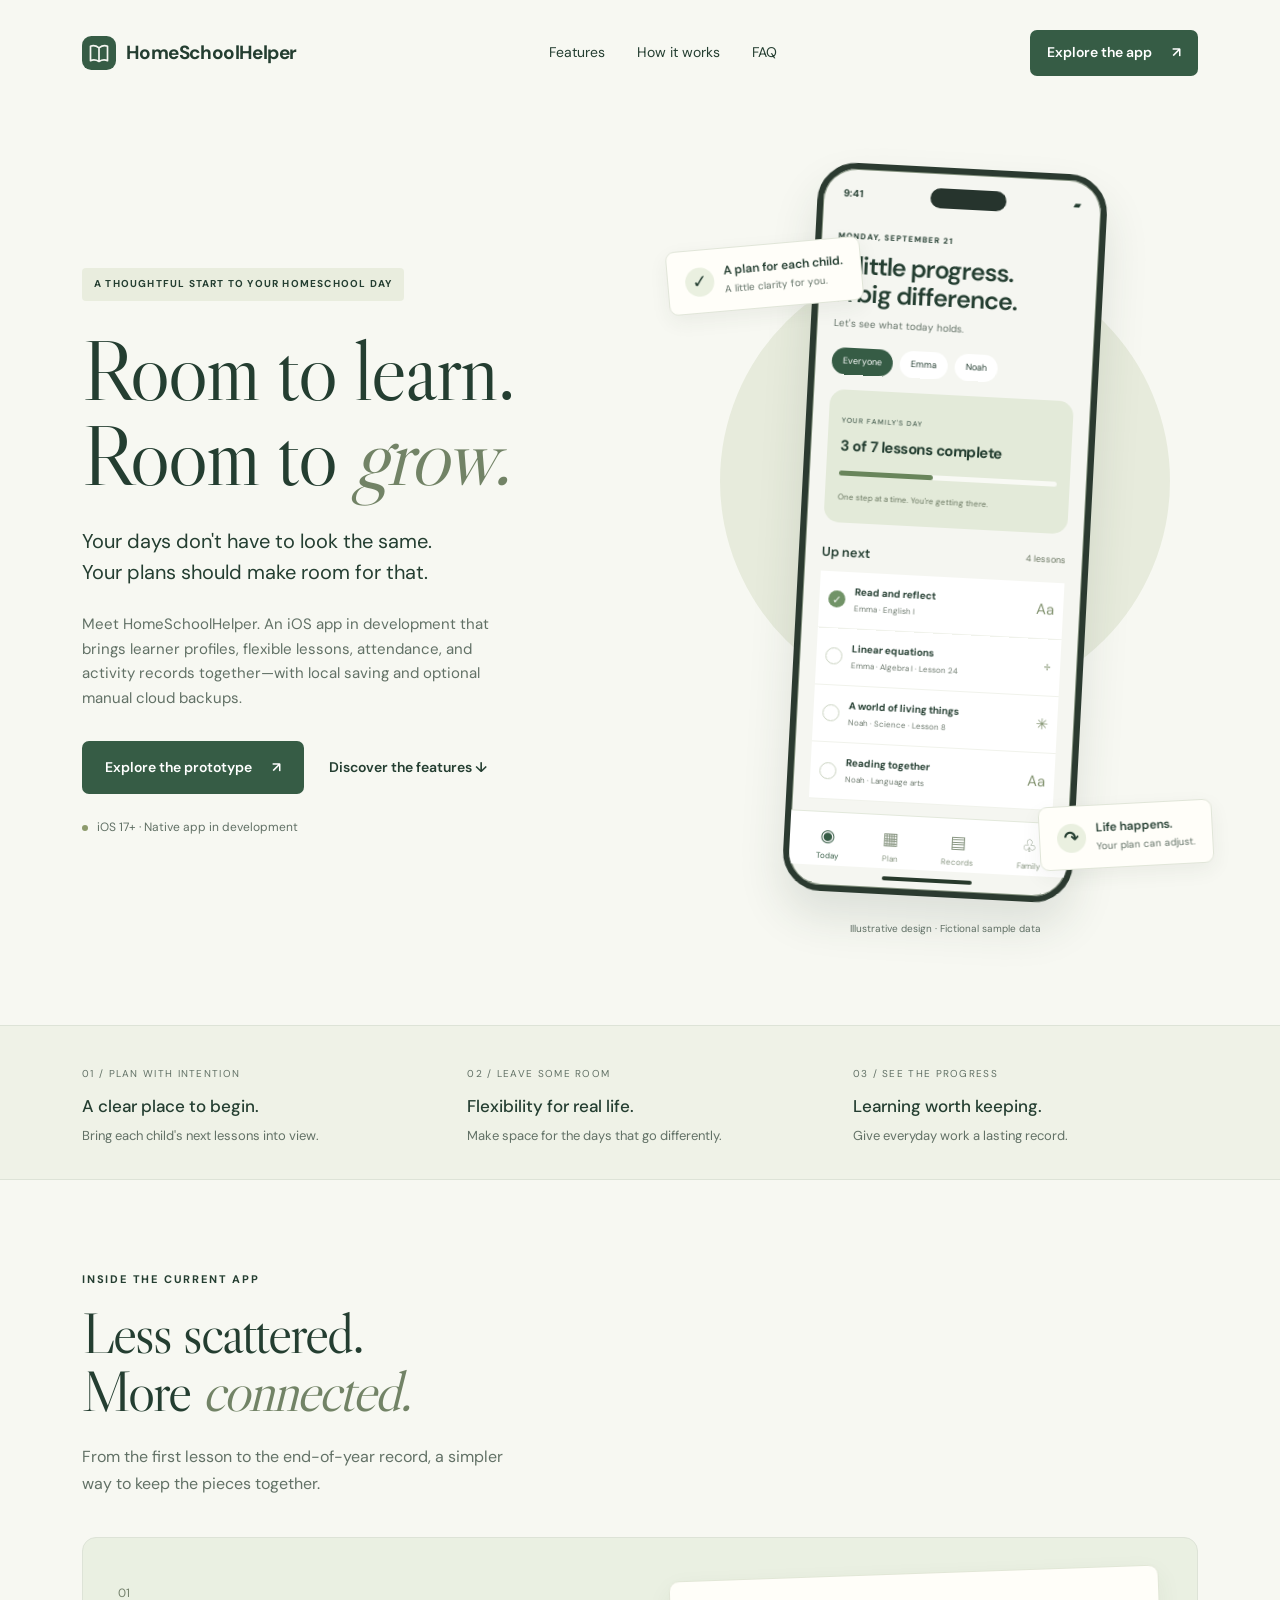
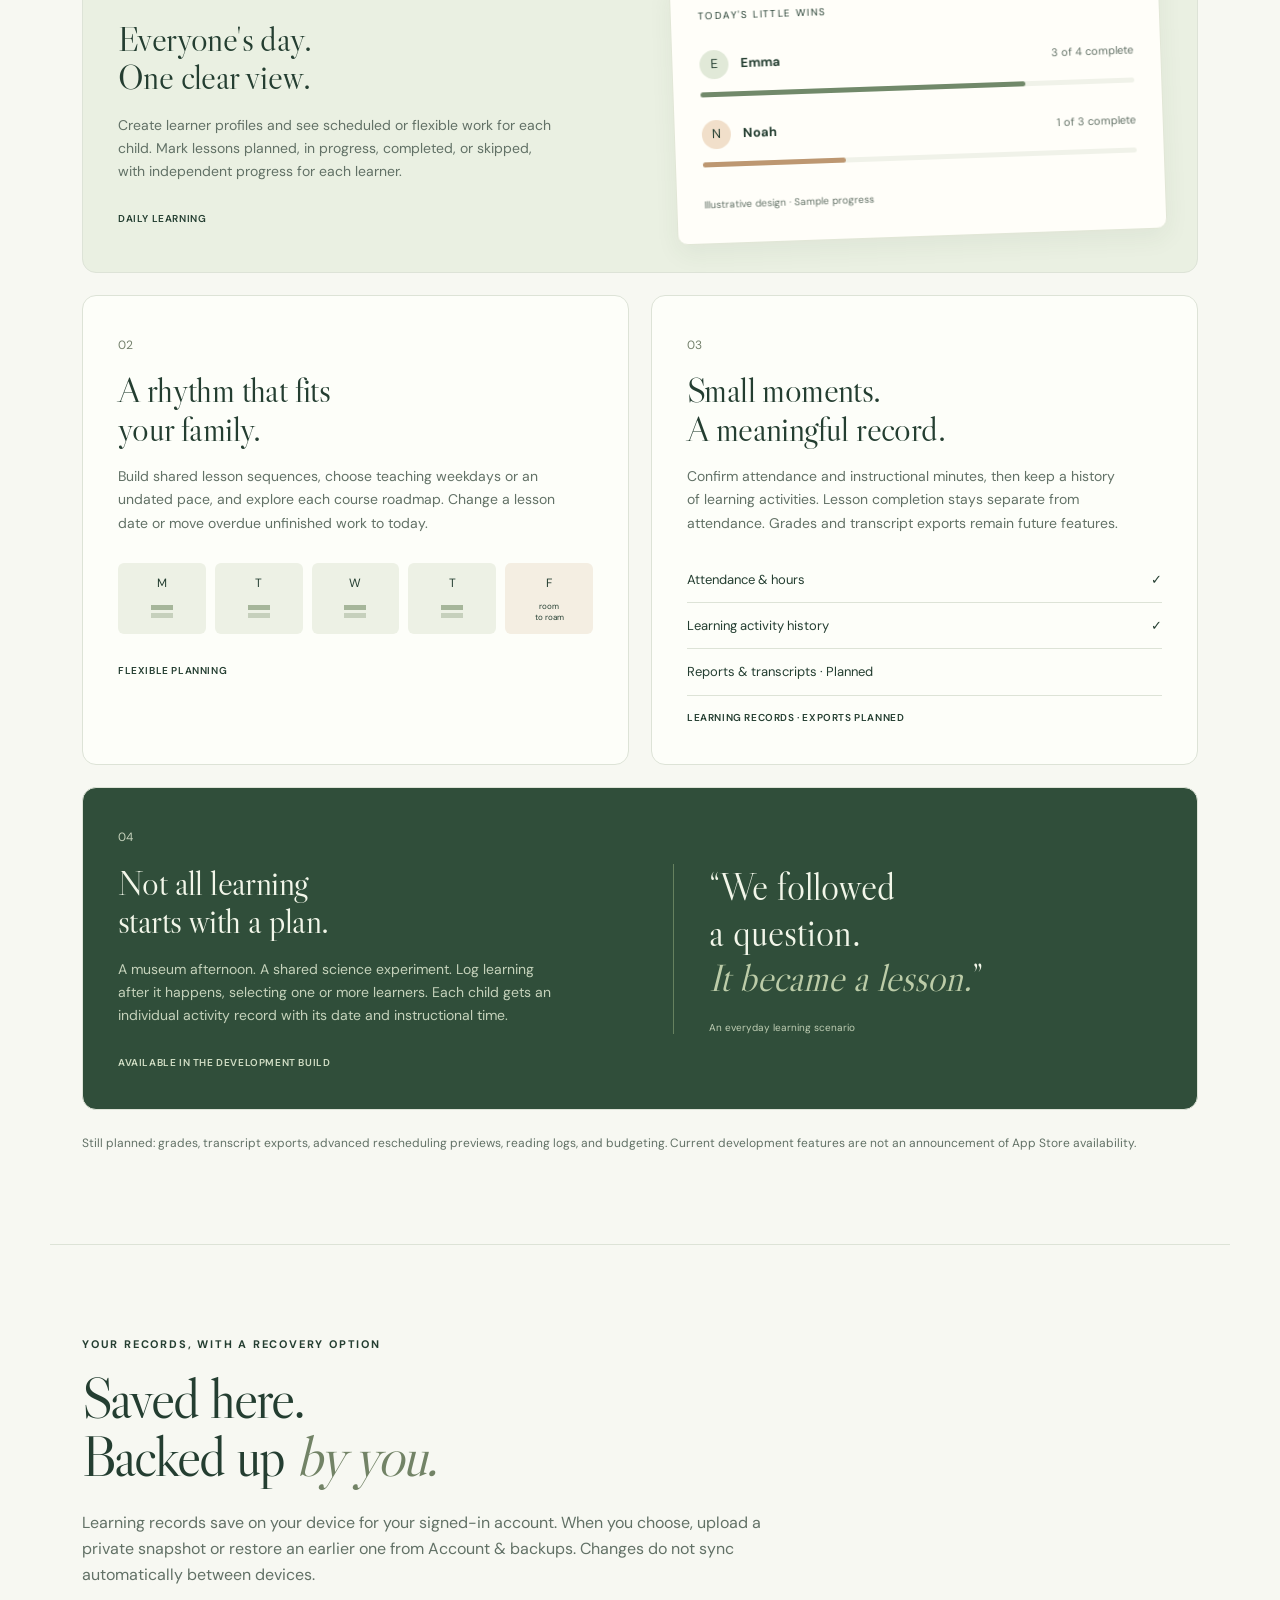
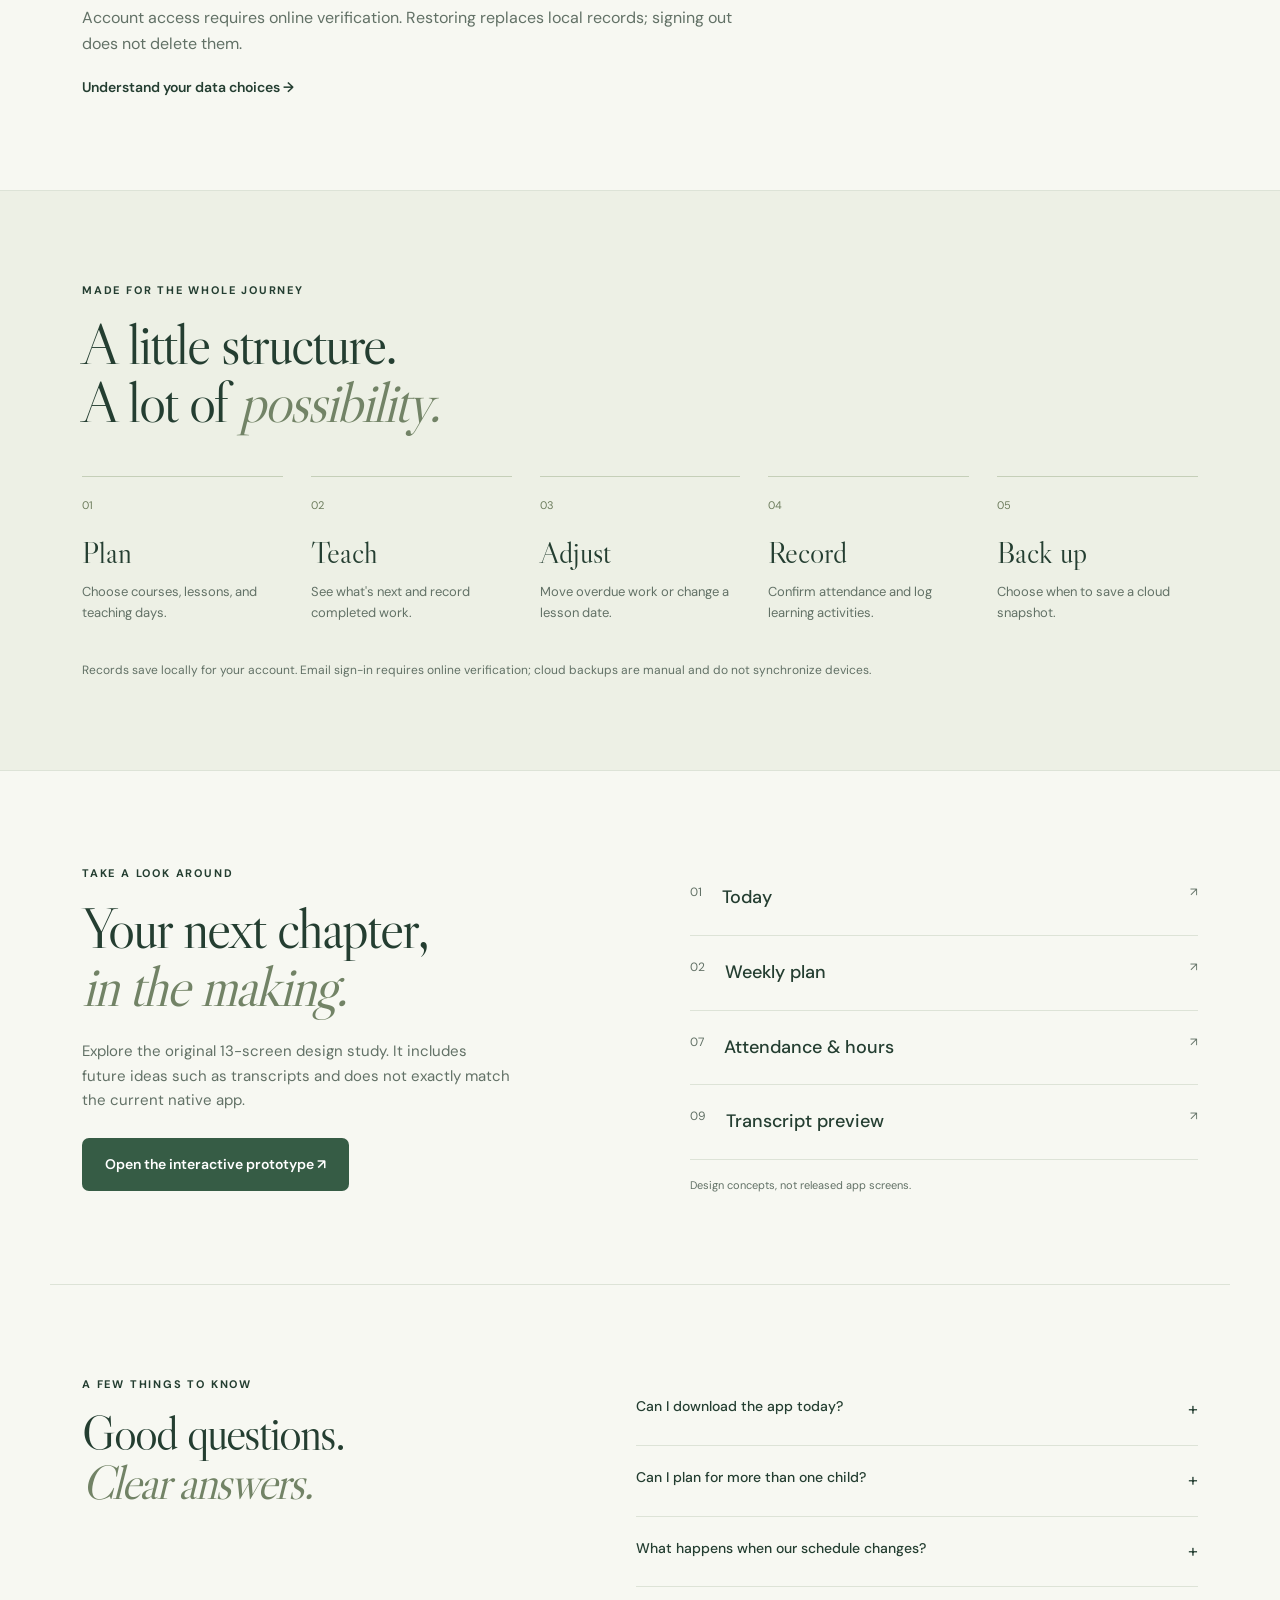
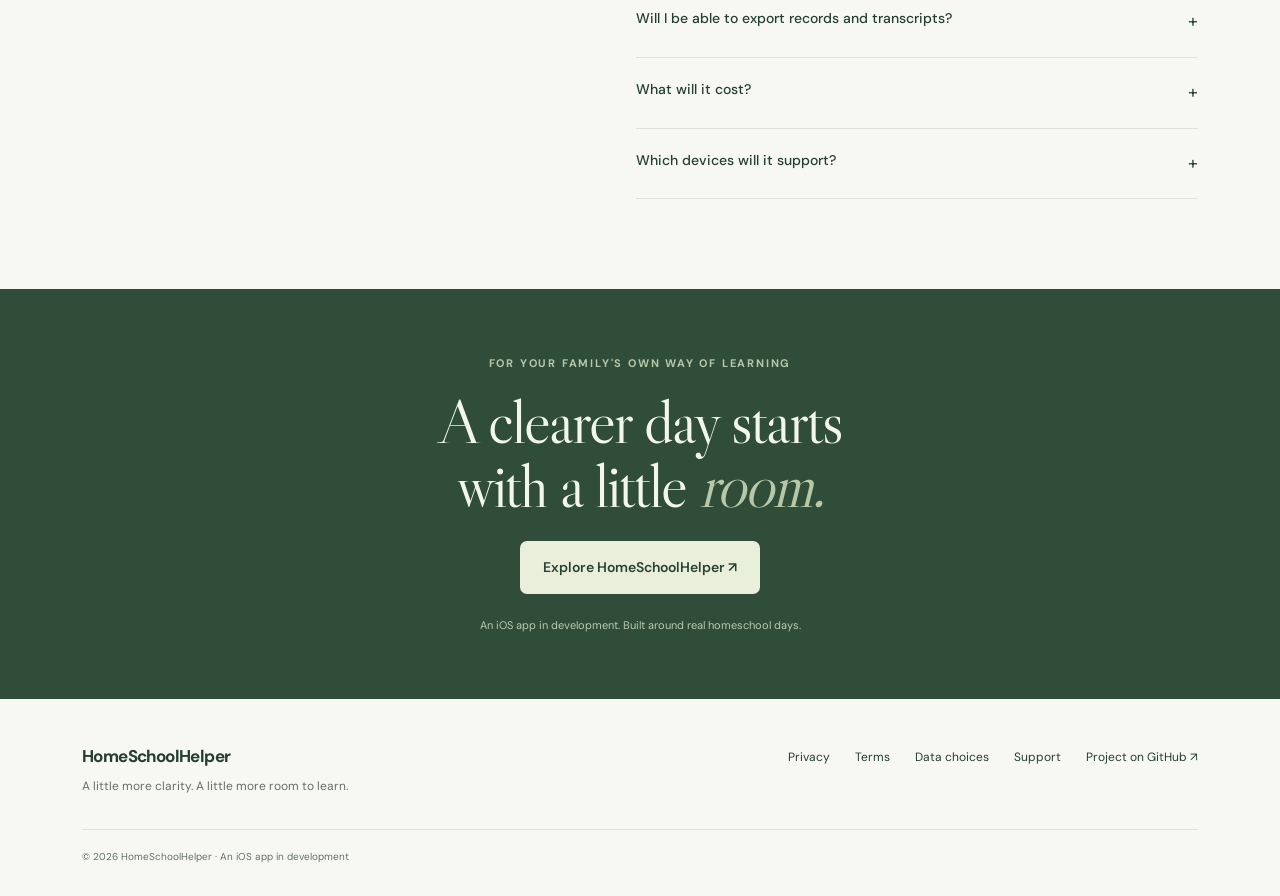
==== commit 50081ca1: "Align website with native app and add App Store legal pages" ====
--- a/index.html
+++ b/index.html
@@ -1 +1 @@
-<!doctype html><html lang="en"><head><meta charset="utf-8"><meta name="viewport" content="width=device-width,initial-scale=1"><meta name="theme-color" content="#365c45"><meta name="description" content="Meet HomeSchoolHelper: an iOS app in development for homeschool lesson planning, flexible schedules, and learning records."><meta property="og:title" content="HomeSchoolHelper — Room to learn. Room to grow."><meta property="og:description" content="Explore a calmer approach to homeschool planning and recordkeeping."><title>HomeSchoolHelper — Room to learn. Room to grow.</title><link rel="icon" href="assets/favicon.svg" type="image/svg+xml"><link rel="stylesheet" href="assets/style.css"><script src="assets/motion.js" defer></script></head><body><a class="skip" href="#main">Skip to content</a><header class="header wrap"><a class="brand" href="./"><img src="assets/favicon.svg" width="34" height="34" alt="">HomeSchoolHelper</a><nav aria-label="Main navigation"><a href="#features">Features</a><a href="#how-it-works">How it works</a><a href="#faq">FAQ</a></nav><a class="button small" href="preview/">Explore the app <span aria-hidden="true">↗</span></a></header><main id="main"><section class="hero wrap"><div class="hero-copy"><span class="pill">A THOUGHTFUL START TO YOUR HOMESCHOOL DAY</span><h1>Room to learn.<br>Room to <em>grow.</em></h1><p class="lead">Your days don't have to look the same.<br>Your plans should make room for that.</p><p class="intro">Meet HomeSchoolHelper. An iOS app in development to bring your family's lessons, flexible schedules, and learning records together.</p><div class="actions"><a class="button" href="preview/">Explore the prototype <span aria-hidden="true">↗</span></a><a class="text-link" href="#features">Discover the features <span aria-hidden="true">↓</span></a></div><div class="development"><span></span> Designed for iOS · Currently in development</div></div><div class="hero-art"><div class="orbit"></div><div class="note note-top"><span>✓</span><div>A plan for each child.<small>A little clarity for you.</small></div></div><div class="phone" aria-label="Illustrative Today screen with fictional sample lessons"><div class="phone-top"><b>9:41</b><span class="island"></span><span>▰</span></div><div class="phone-content"><div class="eyebrow">MONDAY, SEPTEMBER 21</div><h2>A little progress.<br>A big difference.</h2><p>Let's see what today holds.</p><div class="chips"><span class="selected">Everyone</span><span>Emma</span><span>Noah</span></div><div class="progress-card"><span>YOUR FAMILY'S DAY</span><strong>3 of 7 lessons complete</strong><div class="progress"><i></i></div><small>One step at a time. You're getting there.</small></div><div class="phone-section">Up next <span>4 lessons</span></div><div class="lesson"><span class="check done">✓</span><div><strong>Read and reflect</strong><small>Emma · English I</small></div><span class="subject">Aa</span></div><div class="lesson"><span class="check"></span><div><strong>Linear equations</strong><small>Emma · Algebra I · Lesson 24</small></div><span class="subject">÷</span></div><div class="lesson"><span class="check"></span><div><strong>A world of living things</strong><small>Noah · Science · Lesson 8</small></div><span class="subject">✳</span></div><div class="lesson"><span class="check"></span><div><strong>Reading together</strong><small>Noah · Language arts</small></div><span class="subject">Aa</span></div></div><div class="phone-nav"><span class="active">◉<small>Today</small></span><span>▦<small>Plan</small></span><span>▤<small>Records</small></span><span>♧<small>Family</small></span></div><div class="homebar"></div></div><div class="note note-bottom"><span>↷</span><div>Life happens.<small>Your plan can adjust.</small></div></div><p class="art-caption">Illustrative design · Fictional sample data</p></div></section><section class="principles"><div class="wrap principle-grid"><div><span>01 / PLAN WITH INTENTION</span><h3>A clear place to begin.</h3><p>Bring each child's next lessons into view.</p></div><div><span>02 / LEAVE SOME ROOM</span><h3>Flexibility for real life.</h3><p>Make space for the days that go differently.</p></div><div><span>03 / SEE THE PROGRESS</span><h3>Learning worth keeping.</h3><p>Give everyday work a lasting record.</p></div></div></section><section class="wrap section" id="features"><div class="section-heading"><div class="eyebrow">PLANNED FEATURES</div><h2>Less scattered.<br>More <em>connected.</em></h2><p>From the first lesson to the end-of-year record, a simpler way to keep the pieces together.</p></div><div class="feature-grid"><article class="feature feature-wide"><div><span class="feature-number">01</span><h3>Everyone's day.<br>One clear view.</h3><p>A daily checklist for each child, with assignments and completion history in one place. See what's next, then take it one lesson at a time.</p><span class="tag">Daily learning</span></div><div class="mini-day"><div class="mini-label">TODAY'S LITTLE WINS</div><div><span class="avatar">E</span><b>Emma</b><span>3 of 4 complete</span></div><div class="mini-track"><i style="width:75%"></i></div><div><span class="avatar clay">N</span><b>Noah</b><span>1 of 3 complete</span></div><div class="mini-track clay-track"><i style="width:33%"></i></div><small>Illustrative design · Sample progress</small></div></article><article class="feature"><span class="feature-number">02</span><h3>A rhythm that fits<br>your family.</h3><p>Build ordered lesson sequences, choose teaching days, and see the week ahead. Planned missed-day recovery will let you review changes before moving unfinished work.</p><div class="week" aria-label="Illustrative teaching days"><span>M<i></i></span><span>T<i></i></span><span>W<i></i></span><span>T<i></i></span><span class="free">F<small>room<br>to roam</small></span></div><span class="tag">Flexible planning</span></article><article class="feature"><span class="feature-number">03</span><h3>Small moments.<br>A meaningful record.</h3><p>Planned attendance, instructional hours, grades, and transcript exports help tell the story of a school year. Attendance and grades stay separate from lesson completion.</p><div class="record-list"><span>Attendance & hours <b>↗</b></span><span>Grades & course results <b>↗</b></span><span>Reports & transcripts <b>↗</b></span></div><span class="tag">Learning records · Exports planned</span></article><article class="feature feature-wide dark"><div><span class="feature-number">04</span><h3>Not all learning<br>starts with a plan.</h3><p>A museum afternoon. A shared science experiment. Retrospective and multi-child activity entries are planned, so learning can be recorded after it happens, too.</p><span class="tag">In the proposed release scope</span></div><div class="quote">“We followed<br>a question.<br><em>It became a lesson.</em>”<small>An everyday learning scenario</small></div></article></div><p class="scope-note">Also being explored for later: reading logs and lightweight household budgeting. Features and release scope may change.</p></section><section class="workflow" id="how-it-works"><div class="wrap section"><div class="eyebrow">MADE FOR THE WHOLE JOURNEY</div><h2>A little structure.<br>A lot of <em>possibility.</em></h2><div class="steps"><div><span>01</span><h3>Plan</h3><p>Choose courses, lessons, and teaching days.</p></div><div><span>02</span><h3>Teach</h3><p>See what's next and record completed work.</p></div><div><span>03</span><h3>Adjust</h3><p>Review proposed changes when life happens.</p></div><div><span>04</span><h3>Record</h3><p>Confirm attendance, time, and grades.</p></div><div><span>05</span><h3>Export</h3><p>Review and finalize records for planned reports.</p></div></div><p class="scope-note">The intended app workflow. Scheduling and exports are still in development.</p></div></section><section class="wrap section preview-callout"><div><div class="eyebrow">TAKE A LOOK AROUND</div><h2>Your next chapter,<br><em>in the making.</em></h2><p>Explore all 13 concept screens—from the daily checklist to the transcript preview—and try the sample interactions.</p><a class="button" href="preview/">Open the interactive prototype ↗</a></div><div class="screen-index"><a href="preview/">01 <strong>Today</strong><span>↗</span></a><a href="preview/">02 <strong>Weekly plan</strong><span>↗</span></a><a href="preview/">07 <strong>Attendance & hours</strong><span>↗</span></a><a href="preview/">09 <strong>Transcript preview</strong><span>↗</span></a><small>Design concepts, not released app screens.</small></div></section><section class="wrap section faq" id="faq"><div><div class="eyebrow">A FEW THINGS TO KNOW</div><h2>Good questions.<br><em>Clear answers.</em></h2></div><div class="questions"><details><summary>Can I download the app today?<span aria-hidden="true">+</span></summary><p>Not yet. HomeSchoolHelper is currently a design prototype and development plan. You can explore the concept here while the native iOS app is being developed.</p></details><details><summary>Can I plan for more than one child?<span aria-hidden="true">+</span></summary><p>Yes—multi-child planning is part of the proposed core experience. The prototype illustrates individual child filters and a shared household overview.</p></details><details><summary>What happens when our schedule changes?<span aria-hidden="true">+</span></summary><p>The planned workflow lets you review proposed moves for unfinished lessons before applying them. The prototype demonstrates this flow with sample data; it does not calculate real schedule changes.</p></details><details><summary>Will I be able to export records and transcripts?<span aria-hidden="true">+</span></summary><p>Record and transcript exports are planned. The current prototype shows sample previews, but does not generate PDFs or save educational records.</p></details><details><summary>What will it cost?<span aria-hidden="true">+</span></summary><p>Pricing has not been finalized. Any prices shown inside the prototype are exploratory, not a commercial offer.</p></details><details><summary>Which devices will it support?<span aria-hidden="true">+</span></summary><p>HomeSchoolHelper is being planned for iOS. Supported devices and the minimum iOS version are still being decided.</p></details></div></section><section class="closing"><div class="wrap"><div class="eyebrow">FOR YOUR FAMILY'S OWN WAY OF LEARNING</div><h2>A clearer day starts<br>with a little <em>room.</em></h2><a class="button light" href="preview/">Explore HomeSchoolHelper ↗</a><p>An iOS app in development. Built around real homeschool days.</p></div></section></main><footer class="wrap"><div><a class="brand" href="./">HomeSchoolHelper</a><p>A little more clarity. A little more room to learn.</p></div><div class="footer-links"><a href="privacy/">Privacy</a><a href="support/">Support</a><a href="https://github.com/chanderson7/HomeschoolHelper">Project on GitHub ↗</a></div><small>© 2026 HomeSchoolHelper · An iOS app in development</small></footer></body></html>+<!doctype html><html lang="en"><head><meta charset="utf-8"><meta name="viewport" content="width=device-width,initial-scale=1"><meta name="theme-color" content="#365c45"><meta name="description" content="Meet HomeSchoolHelper: an iOS app in development for homeschool lesson planning, flexible schedules, and learning records."><meta property="og:title" content="HomeSchoolHelper — Room to learn. Room to grow."><meta property="og:description" content="Explore a calmer approach to homeschool planning and recordkeeping."><title>HomeSchoolHelper — Room to learn. Room to grow.</title><link rel="icon" href="assets/favicon.svg" type="image/svg+xml"><link rel="stylesheet" href="assets/style.css"><script src="assets/motion.js" defer></script></head><body><a class="skip" href="#main">Skip to content</a><header class="header wrap"><a class="brand" href="./"><img src="assets/favicon.svg" width="34" height="34" alt="">HomeSchoolHelper</a><nav aria-label="Main navigation"><a href="#features">Features</a><a href="#how-it-works">How it works</a><a href="#faq">FAQ</a></nav><a class="button small" href="preview/">Explore the app <span aria-hidden="true">↗</span></a></header><main id="main"><section class="hero wrap"><div class="hero-copy"><span class="pill">A THOUGHTFUL START TO YOUR HOMESCHOOL DAY</span><h1>Room to learn.<br>Room to <em>grow.</em></h1><p class="lead">Your days don't have to look the same.<br>Your plans should make room for that.</p><p class="intro">Meet HomeSchoolHelper. An iOS app in development that brings learner profiles, flexible lessons, attendance, and activity records together—with local saving and optional manual cloud backups.</p><div class="actions"><a class="button" href="preview/">Explore the prototype <span aria-hidden="true">↗</span></a><a class="text-link" href="#features">Discover the features <span aria-hidden="true">↓</span></a></div><div class="development"><span></span> iOS 17+ · Native app in development</div></div><div class="hero-art"><div class="orbit"></div><div class="note note-top"><span>✓</span><div>A plan for each child.<small>A little clarity for you.</small></div></div><div class="phone" aria-label="Illustrative Today screen with fictional sample lessons"><div class="phone-top"><b>9:41</b><span class="island"></span><span>▰</span></div><div class="phone-content"><div class="eyebrow">MONDAY, SEPTEMBER 21</div><h2>A little progress.<br>A big difference.</h2><p>Let's see what today holds.</p><div class="chips"><span class="selected">Everyone</span><span>Emma</span><span>Noah</span></div><div class="progress-card"><span>YOUR FAMILY'S DAY</span><strong>3 of 7 lessons complete</strong><div class="progress"><i></i></div><small>One step at a time. You're getting there.</small></div><div class="phone-section">Up next <span>4 lessons</span></div><div class="lesson"><span class="check done">✓</span><div><strong>Read and reflect</strong><small>Emma · English I</small></div><span class="subject">Aa</span></div><div class="lesson"><span class="check"></span><div><strong>Linear equations</strong><small>Emma · Algebra I · Lesson 24</small></div><span class="subject">÷</span></div><div class="lesson"><span class="check"></span><div><strong>A world of living things</strong><small>Noah · Science · Lesson 8</small></div><span class="subject">✳</span></div><div class="lesson"><span class="check"></span><div><strong>Reading together</strong><small>Noah · Language arts</small></div><span class="subject">Aa</span></div></div><div class="phone-nav"><span class="active">◉<small>Today</small></span><span>▦<small>Plan</small></span><span>▤<small>Records</small></span><span>♧<small>Family</small></span></div><div class="homebar"></div></div><div class="note note-bottom"><span>↷</span><div>Life happens.<small>Your plan can adjust.</small></div></div><p class="art-caption">Illustrative design · Fictional sample data</p></div></section><section class="principles"><div class="wrap principle-grid"><div><span>01 / PLAN WITH INTENTION</span><h3>A clear place to begin.</h3><p>Bring each child's next lessons into view.</p></div><div><span>02 / LEAVE SOME ROOM</span><h3>Flexibility for real life.</h3><p>Make space for the days that go differently.</p></div><div><span>03 / SEE THE PROGRESS</span><h3>Learning worth keeping.</h3><p>Give everyday work a lasting record.</p></div></div></section><section class="wrap section" id="features"><div class="section-heading"><div class="eyebrow">INSIDE THE CURRENT APP</div><h2>Less scattered.<br>More <em>connected.</em></h2><p>From the first lesson to the end-of-year record, a simpler way to keep the pieces together.</p></div><div class="feature-grid"><article class="feature feature-wide"><div><span class="feature-number">01</span><h3>Everyone's day.<br>One clear view.</h3><p>Create learner profiles and see scheduled or flexible work for each child. Mark lessons planned, in progress, completed, or skipped, with independent progress for each learner.</p><span class="tag">Daily learning</span></div><div class="mini-day"><div class="mini-label">TODAY'S LITTLE WINS</div><div><span class="avatar">E</span><b>Emma</b><span>3 of 4 complete</span></div><div class="mini-track"><i style="width:75%"></i></div><div><span class="avatar clay">N</span><b>Noah</b><span>1 of 3 complete</span></div><div class="mini-track clay-track"><i style="width:33%"></i></div><small>Illustrative design · Sample progress</small></div></article><article class="feature"><span class="feature-number">02</span><h3>A rhythm that fits<br>your family.</h3><p>Build shared lesson sequences, choose teaching weekdays or an undated pace, and explore each course roadmap. Change a lesson date or move overdue unfinished work to today.</p><div class="week" aria-label="Illustrative teaching days"><span>M<i></i></span><span>T<i></i></span><span>W<i></i></span><span>T<i></i></span><span class="free">F<small>room<br>to roam</small></span></div><span class="tag">Flexible planning</span></article><article class="feature"><span class="feature-number">03</span><h3>Small moments.<br>A meaningful record.</h3><p>Confirm attendance and instructional minutes, then keep a history of learning activities. Lesson completion stays separate from attendance. Grades and transcript exports remain future features.</p><div class="record-list"><span>Attendance & hours <b>✓</b></span><span>Learning activity history <b>✓</b></span><span>Reports & transcripts · Planned</span></div><span class="tag">Learning records · Exports planned</span></article><article class="feature feature-wide dark"><div><span class="feature-number">04</span><h3>Not all learning<br>starts with a plan.</h3><p>A museum afternoon. A shared science experiment. Log learning after it happens, selecting one or more learners. Each child gets an individual activity record with its date and instructional time.</p><span class="tag">Available in the development build</span></div><div class="quote">“We followed<br>a question.<br><em>It became a lesson.</em>”<small>An everyday learning scenario</small></div></article></div><p class="scope-note">Still planned: grades, transcript exports, advanced rescheduling previews, reading logs, and budgeting. Current development features are not an announcement of App Store availability.</p></section><section class="wrap section backup-section"><div class="eyebrow">YOUR RECORDS, WITH A RECOVERY OPTION</div><h2>Saved here.<br>Backed up <em>by you.</em></h2><p>Learning records save on your device for your signed-in account. When you choose, upload a private snapshot or restore an earlier one from Account & backups. Changes do not sync automatically between devices.</p><p>Account access requires online verification. Restoring replaces local records; signing out does not delete them.</p><a class="text-link" href="data-choices/">Understand your data choices →</a></section><section class="workflow" id="how-it-works"><div class="wrap section"><div class="eyebrow">MADE FOR THE WHOLE JOURNEY</div><h2>A little structure.<br>A lot of <em>possibility.</em></h2><div class="steps"><div><span>01</span><h3>Plan</h3><p>Choose courses, lessons, and teaching days.</p></div><div><span>02</span><h3>Teach</h3><p>See what's next and record completed work.</p></div><div><span>03</span><h3>Adjust</h3><p>Move overdue work or change a lesson date.</p></div><div><span>04</span><h3>Record</h3><p>Confirm attendance and log learning activities.</p></div><div><span>05</span><h3>Back up</h3><p>Choose when to save a cloud snapshot.</p></div></div><p class="scope-note">Records save locally for your account. Email sign-in requires online verification; cloud backups are manual and do not synchronize devices.</p></div></section><section class="wrap section preview-callout"><div><div class="eyebrow">TAKE A LOOK AROUND</div><h2>Your next chapter,<br><em>in the making.</em></h2><p>Explore the original 13-screen design study. It includes future ideas such as transcripts and does not exactly match the current native app.</p><a class="button" href="preview/">Open the interactive prototype ↗</a></div><div class="screen-index"><a href="preview/">01 <strong>Today</strong><span>↗</span></a><a href="preview/">02 <strong>Weekly plan</strong><span>↗</span></a><a href="preview/">07 <strong>Attendance & hours</strong><span>↗</span></a><a href="preview/">09 <strong>Transcript preview</strong><span>↗</span></a><small>Design concepts, not released app screens.</small></div></section><section class="wrap section faq" id="faq"><div><div class="eyebrow">A FEW THINGS TO KNOW</div><h2>Good questions.<br><em>Clear answers.</em></h2></div><div class="questions"><details><summary>Can I download the app today?<span aria-hidden="true">+</span></summary><p>A native iOS app is in development, with accounts, local records, and manual cloud backups. No public App Store download is announced on this site. The browser preview is an earlier design study.</p></details><details><summary>Can I plan for more than one child?<span aria-hidden="true">+</span></summary><p>Yes. The current native build supports learner profiles, shared lesson sequences with independent assignments, child filters, and multi-learner activity entries.</p></details><details><summary>What happens when our schedule changes?<span aria-hidden="true">+</span></summary><p>The current native app lets you change lesson dates and move overdue unfinished lessons to today. Advanced rescheduling previews and guarded undo are still planned.</p></details><details><summary>Will I be able to export records and transcripts?<span aria-hidden="true">+</span></summary><p>Record and transcript exports are planned. The current prototype shows sample previews, but does not generate PDFs or save educational records.</p></details><details><summary>What will it cost?<span aria-hidden="true">+</span></summary><p>Pricing has not been finalized. Any prices shown inside the prototype are exploratory, not a commercial offer.</p></details><details><summary>Which devices will it support?<span aria-hidden="true">+</span></summary><p>The current native app targets iOS 17 and later. Final App Store device availability will be listed when the app is released.</p></details></div></section><section class="closing"><div class="wrap"><div class="eyebrow">FOR YOUR FAMILY'S OWN WAY OF LEARNING</div><h2>A clearer day starts<br>with a little <em>room.</em></h2><a class="button light" href="preview/">Explore HomeSchoolHelper ↗</a><p>An iOS app in development. Built around real homeschool days.</p></div></section></main><footer class="wrap"><div><a class="brand" href="./">HomeSchoolHelper</a><p>A little more clarity. A little more room to learn.</p></div><div class="footer-links"><a href="privacy/">Privacy</a><a href="terms/">Terms</a><a href="data-choices/">Data choices</a><a href="support/">Support</a><a href="https://github.com/chanderson7/HomeschoolHelper">Project on GitHub ↗</a></div><small>© 2026 HomeSchoolHelper · An iOS app in development</small></footer></body></html>
--- a/assets/style.css
+++ b/assets/style.css
@@ -25,3 +25,11 @@
   .hero-copy>*,.hero-art>*,.feature,.mini-track i{animation:none!important;transition:none!important;translate:none!important;opacity:1!important}
 }
 @media print{.feature.reveal-pending{opacity:1;translate:none}}
+
+/* Legal pages share the site's readable document layout. */
+.policy-note{padding:20px 24px;background:var(--soft);border-left:3px solid var(--green);border-radius:0 8px 8px 0;font-size:15px}
+.legal-nav{display:flex;gap:12px 24px;flex-wrap:wrap;padding:20px 0;border-block:1px solid var(--line);margin:28px 0;font-size:14px}
+.document li{margin-bottom:12px;color:var(--muted)}
+.document a{overflow-wrap:anywhere}.document h2{scroll-margin-top:24px}
+.backup-section{border-top:1px solid var(--line)}.backup-section p{max-width:680px;color:var(--muted)}
+.footer-links{flex-wrap:wrap}
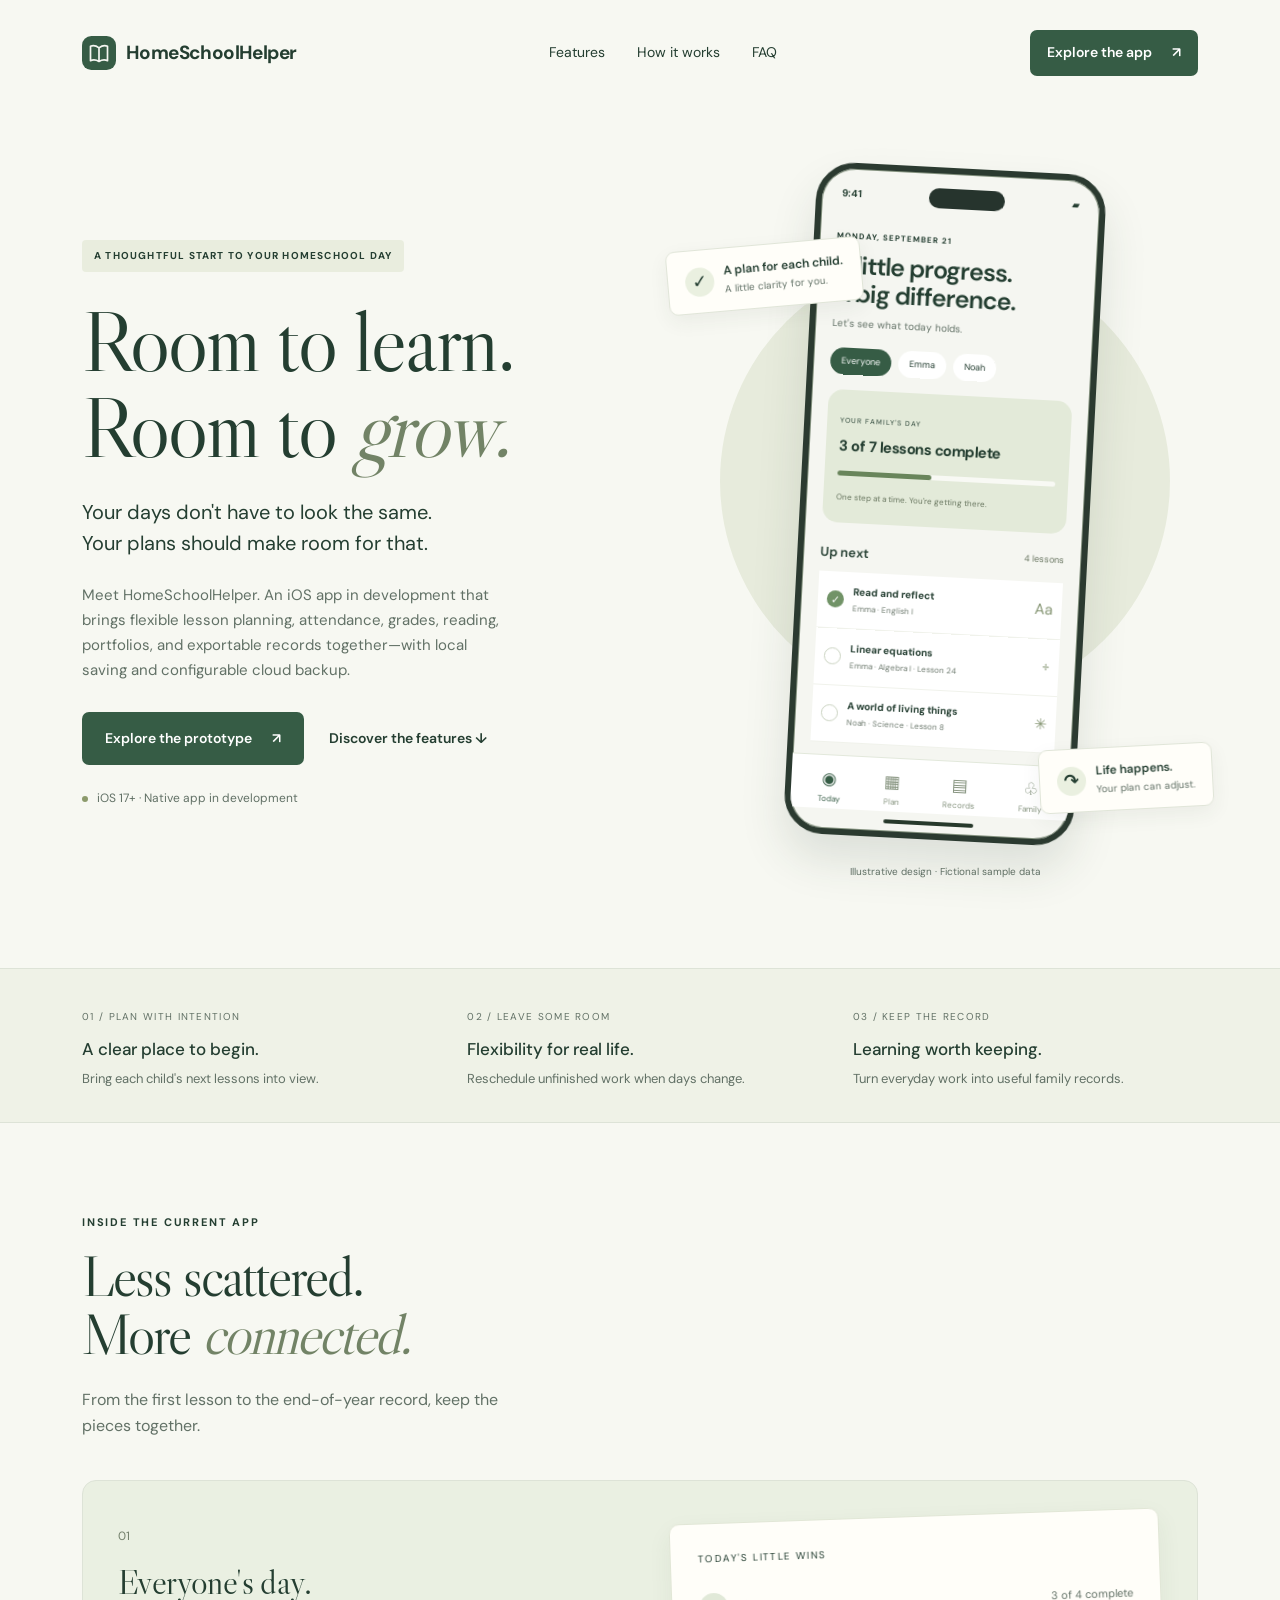
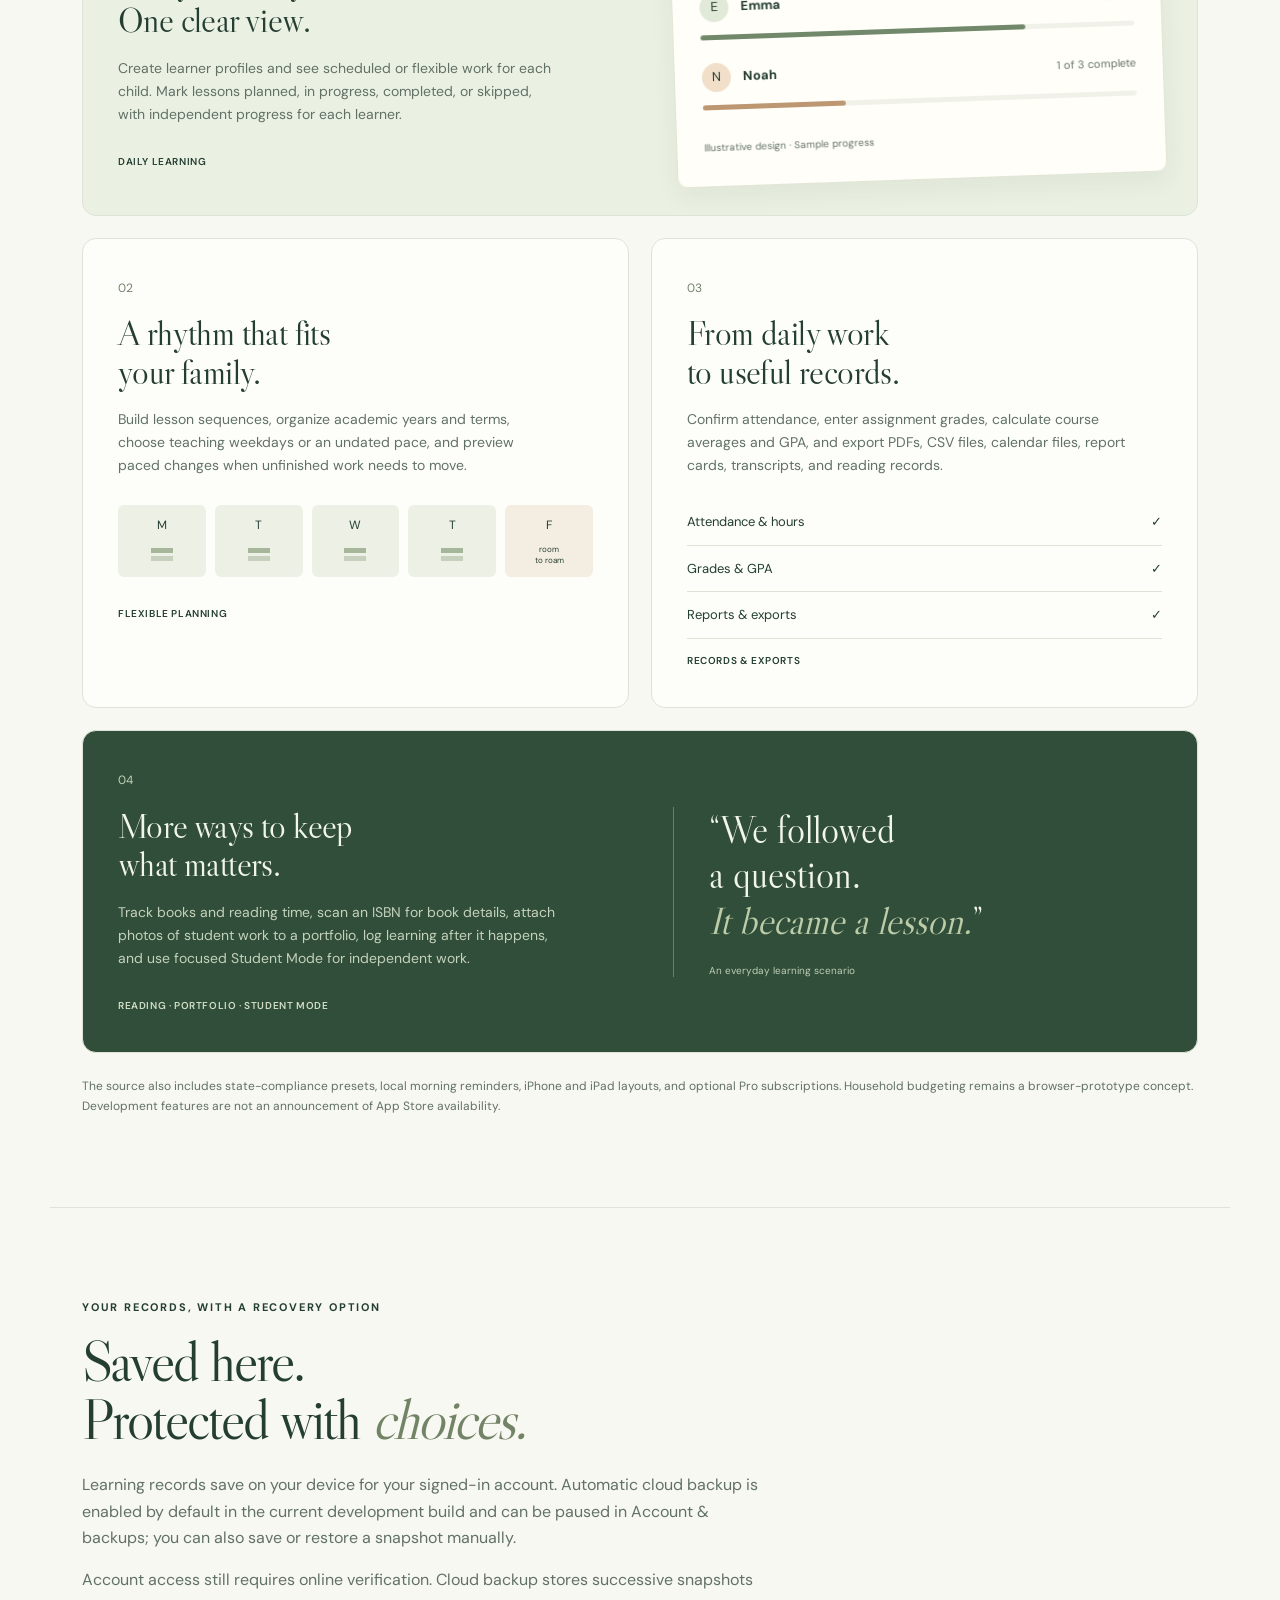
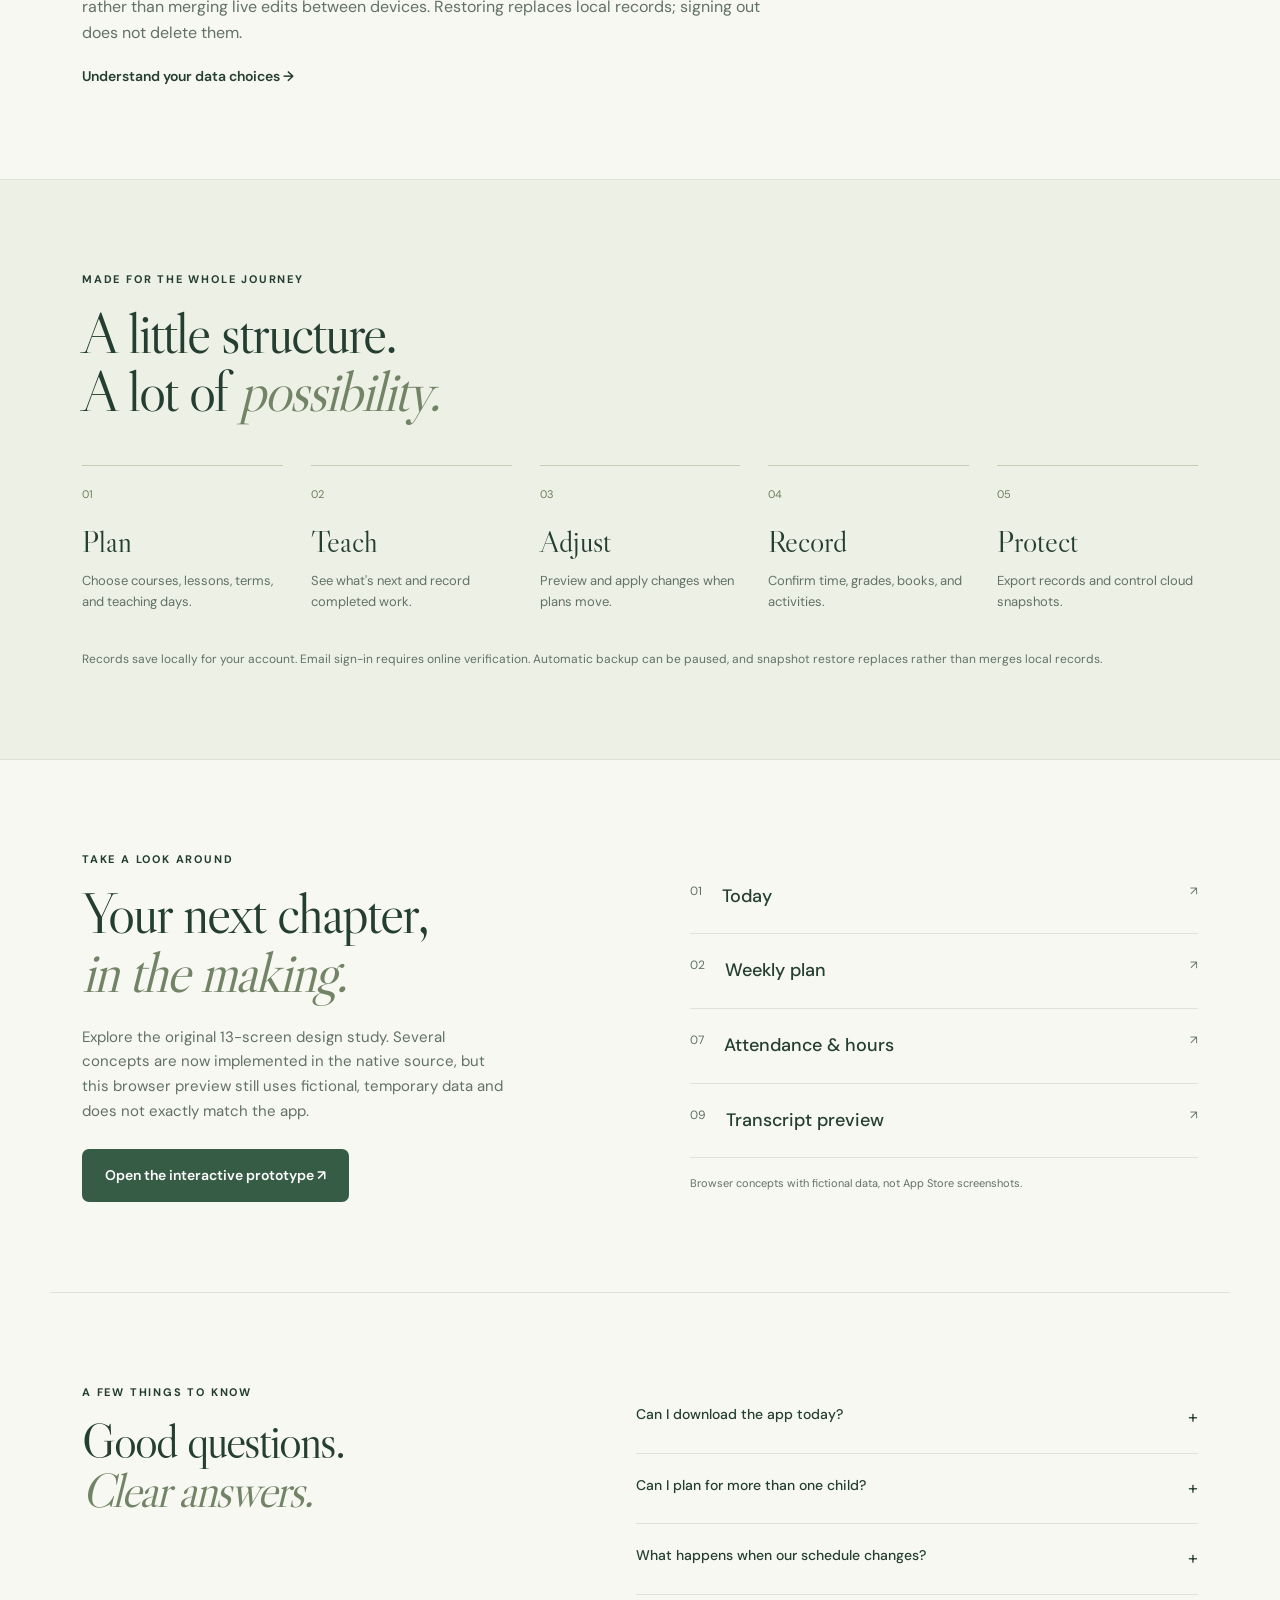
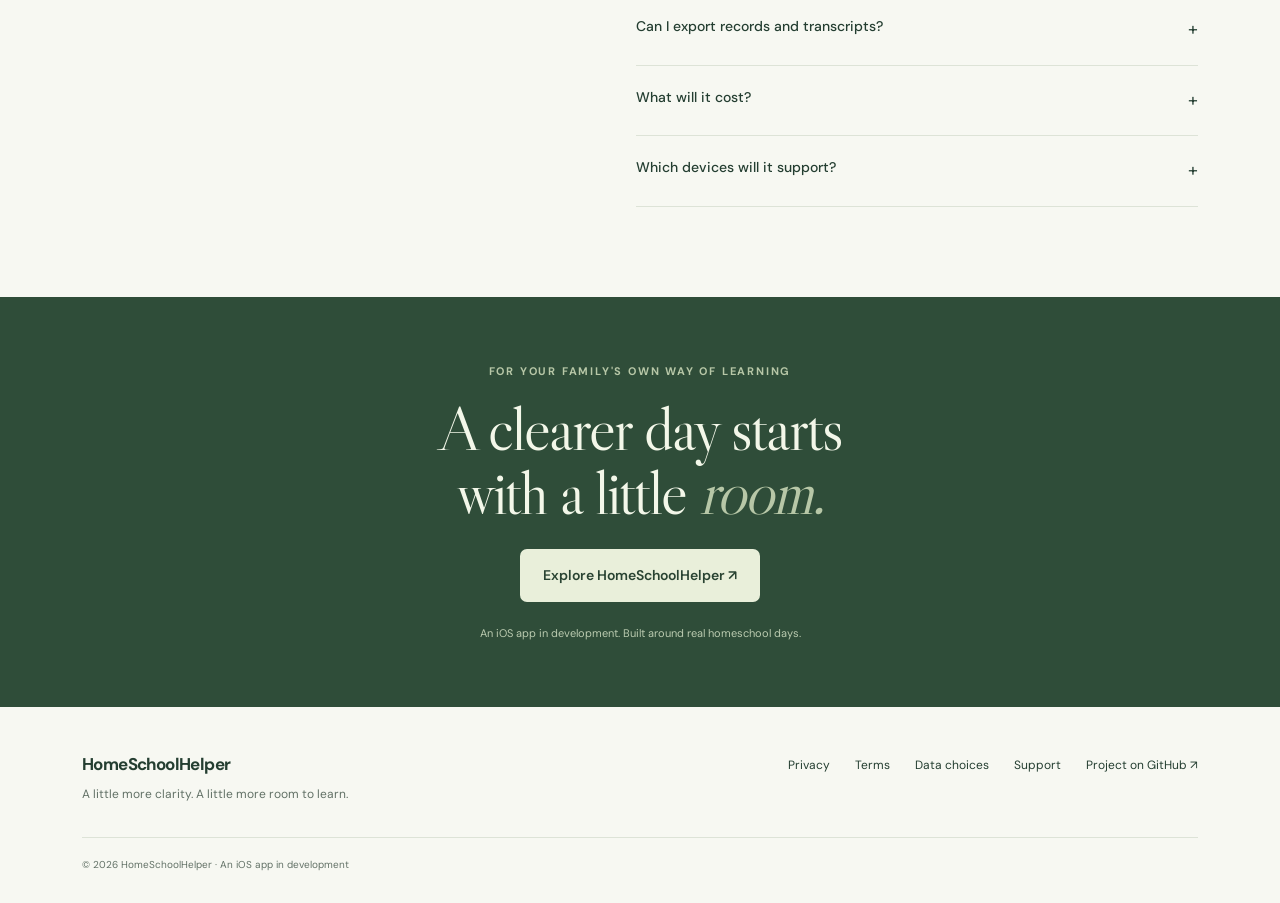
==== commit cfc68574: "Update site for latest iOS release features" ====
--- a/index.html
+++ b/index.html
@@ -1 +1,36 @@
-<!doctype html><html lang="en"><head><meta charset="utf-8"><meta name="viewport" content="width=device-width,initial-scale=1"><meta name="theme-color" content="#365c45"><meta name="description" content="Meet HomeSchoolHelper: an iOS app in development for homeschool lesson planning, flexible schedules, and learning records."><meta property="og:title" content="HomeSchoolHelper — Room to learn. Room to grow."><meta property="og:description" content="Explore a calmer approach to homeschool planning and recordkeeping."><title>HomeSchoolHelper — Room to learn. Room to grow.</title><link rel="icon" href="assets/favicon.svg" type="image/svg+xml"><link rel="stylesheet" href="assets/style.css"><script src="assets/motion.js" defer></script></head><body><a class="skip" href="#main">Skip to content</a><header class="header wrap"><a class="brand" href="./"><img src="assets/favicon.svg" width="34" height="34" alt="">HomeSchoolHelper</a><nav aria-label="Main navigation"><a href="#features">Features</a><a href="#how-it-works">How it works</a><a href="#faq">FAQ</a></nav><a class="button small" href="preview/">Explore the app <span aria-hidden="true">↗</span></a></header><main id="main"><section class="hero wrap"><div class="hero-copy"><span class="pill">A THOUGHTFUL START TO YOUR HOMESCHOOL DAY</span><h1>Room to learn.<br>Room to <em>grow.</em></h1><p class="lead">Your days don't have to look the same.<br>Your plans should make room for that.</p><p class="intro">Meet HomeSchoolHelper. An iOS app in development that brings learner profiles, flexible lessons, attendance, and activity records together—with local saving and optional manual cloud backups.</p><div class="actions"><a class="button" href="preview/">Explore the prototype <span aria-hidden="true">↗</span></a><a class="text-link" href="#features">Discover the features <span aria-hidden="true">↓</span></a></div><div class="development"><span></span> iOS 17+ · Native app in development</div></div><div class="hero-art"><div class="orbit"></div><div class="note note-top"><span>✓</span><div>A plan for each child.<small>A little clarity for you.</small></div></div><div class="phone" aria-label="Illustrative Today screen with fictional sample lessons"><div class="phone-top"><b>9:41</b><span class="island"></span><span>▰</span></div><div class="phone-content"><div class="eyebrow">MONDAY, SEPTEMBER 21</div><h2>A little progress.<br>A big difference.</h2><p>Let's see what today holds.</p><div class="chips"><span class="selected">Everyone</span><span>Emma</span><span>Noah</span></div><div class="progress-card"><span>YOUR FAMILY'S DAY</span><strong>3 of 7 lessons complete</strong><div class="progress"><i></i></div><small>One step at a time. You're getting there.</small></div><div class="phone-section">Up next <span>4 lessons</span></div><div class="lesson"><span class="check done">✓</span><div><strong>Read and reflect</strong><small>Emma · English I</small></div><span class="subject">Aa</span></div><div class="lesson"><span class="check"></span><div><strong>Linear equations</strong><small>Emma · Algebra I · Lesson 24</small></div><span class="subject">÷</span></div><div class="lesson"><span class="check"></span><div><strong>A world of living things</strong><small>Noah · Science · Lesson 8</small></div><span class="subject">✳</span></div><div class="lesson"><span class="check"></span><div><strong>Reading together</strong><small>Noah · Language arts</small></div><span class="subject">Aa</span></div></div><div class="phone-nav"><span class="active">◉<small>Today</small></span><span>▦<small>Plan</small></span><span>▤<small>Records</small></span><span>♧<small>Family</small></span></div><div class="homebar"></div></div><div class="note note-bottom"><span>↷</span><div>Life happens.<small>Your plan can adjust.</small></div></div><p class="art-caption">Illustrative design · Fictional sample data</p></div></section><section class="principles"><div class="wrap principle-grid"><div><span>01 / PLAN WITH INTENTION</span><h3>A clear place to begin.</h3><p>Bring each child's next lessons into view.</p></div><div><span>02 / LEAVE SOME ROOM</span><h3>Flexibility for real life.</h3><p>Make space for the days that go differently.</p></div><div><span>03 / SEE THE PROGRESS</span><h3>Learning worth keeping.</h3><p>Give everyday work a lasting record.</p></div></div></section><section class="wrap section" id="features"><div class="section-heading"><div class="eyebrow">INSIDE THE CURRENT APP</div><h2>Less scattered.<br>More <em>connected.</em></h2><p>From the first lesson to the end-of-year record, a simpler way to keep the pieces together.</p></div><div class="feature-grid"><article class="feature feature-wide"><div><span class="feature-number">01</span><h3>Everyone's day.<br>One clear view.</h3><p>Create learner profiles and see scheduled or flexible work for each child. Mark lessons planned, in progress, completed, or skipped, with independent progress for each learner.</p><span class="tag">Daily learning</span></div><div class="mini-day"><div class="mini-label">TODAY'S LITTLE WINS</div><div><span class="avatar">E</span><b>Emma</b><span>3 of 4 complete</span></div><div class="mini-track"><i style="width:75%"></i></div><div><span class="avatar clay">N</span><b>Noah</b><span>1 of 3 complete</span></div><div class="mini-track clay-track"><i style="width:33%"></i></div><small>Illustrative design · Sample progress</small></div></article><article class="feature"><span class="feature-number">02</span><h3>A rhythm that fits<br>your family.</h3><p>Build shared lesson sequences, choose teaching weekdays or an undated pace, and explore each course roadmap. Change a lesson date or move overdue unfinished work to today.</p><div class="week" aria-label="Illustrative teaching days"><span>M<i></i></span><span>T<i></i></span><span>W<i></i></span><span>T<i></i></span><span class="free">F<small>room<br>to roam</small></span></div><span class="tag">Flexible planning</span></article><article class="feature"><span class="feature-number">03</span><h3>Small moments.<br>A meaningful record.</h3><p>Confirm attendance and instructional minutes, then keep a history of learning activities. Lesson completion stays separate from attendance. Grades and transcript exports remain future features.</p><div class="record-list"><span>Attendance & hours <b>✓</b></span><span>Learning activity history <b>✓</b></span><span>Reports & transcripts · Planned</span></div><span class="tag">Learning records · Exports planned</span></article><article class="feature feature-wide dark"><div><span class="feature-number">04</span><h3>Not all learning<br>starts with a plan.</h3><p>A museum afternoon. A shared science experiment. Log learning after it happens, selecting one or more learners. Each child gets an individual activity record with its date and instructional time.</p><span class="tag">Available in the development build</span></div><div class="quote">“We followed<br>a question.<br><em>It became a lesson.</em>”<small>An everyday learning scenario</small></div></article></div><p class="scope-note">Still planned: grades, transcript exports, advanced rescheduling previews, reading logs, and budgeting. Current development features are not an announcement of App Store availability.</p></section><section class="wrap section backup-section"><div class="eyebrow">YOUR RECORDS, WITH A RECOVERY OPTION</div><h2>Saved here.<br>Backed up <em>by you.</em></h2><p>Learning records save on your device for your signed-in account. When you choose, upload a private snapshot or restore an earlier one from Account & backups. Changes do not sync automatically between devices.</p><p>Account access requires online verification. Restoring replaces local records; signing out does not delete them.</p><a class="text-link" href="data-choices/">Understand your data choices →</a></section><section class="workflow" id="how-it-works"><div class="wrap section"><div class="eyebrow">MADE FOR THE WHOLE JOURNEY</div><h2>A little structure.<br>A lot of <em>possibility.</em></h2><div class="steps"><div><span>01</span><h3>Plan</h3><p>Choose courses, lessons, and teaching days.</p></div><div><span>02</span><h3>Teach</h3><p>See what's next and record completed work.</p></div><div><span>03</span><h3>Adjust</h3><p>Move overdue work or change a lesson date.</p></div><div><span>04</span><h3>Record</h3><p>Confirm attendance and log learning activities.</p></div><div><span>05</span><h3>Back up</h3><p>Choose when to save a cloud snapshot.</p></div></div><p class="scope-note">Records save locally for your account. Email sign-in requires online verification; cloud backups are manual and do not synchronize devices.</p></div></section><section class="wrap section preview-callout"><div><div class="eyebrow">TAKE A LOOK AROUND</div><h2>Your next chapter,<br><em>in the making.</em></h2><p>Explore the original 13-screen design study. It includes future ideas such as transcripts and does not exactly match the current native app.</p><a class="button" href="preview/">Open the interactive prototype ↗</a></div><div class="screen-index"><a href="preview/">01 <strong>Today</strong><span>↗</span></a><a href="preview/">02 <strong>Weekly plan</strong><span>↗</span></a><a href="preview/">07 <strong>Attendance & hours</strong><span>↗</span></a><a href="preview/">09 <strong>Transcript preview</strong><span>↗</span></a><small>Design concepts, not released app screens.</small></div></section><section class="wrap section faq" id="faq"><div><div class="eyebrow">A FEW THINGS TO KNOW</div><h2>Good questions.<br><em>Clear answers.</em></h2></div><div class="questions"><details><summary>Can I download the app today?<span aria-hidden="true">+</span></summary><p>A native iOS app is in development, with accounts, local records, and manual cloud backups. No public App Store download is announced on this site. The browser preview is an earlier design study.</p></details><details><summary>Can I plan for more than one child?<span aria-hidden="true">+</span></summary><p>Yes. The current native build supports learner profiles, shared lesson sequences with independent assignments, child filters, and multi-learner activity entries.</p></details><details><summary>What happens when our schedule changes?<span aria-hidden="true">+</span></summary><p>The current native app lets you change lesson dates and move overdue unfinished lessons to today. Advanced rescheduling previews and guarded undo are still planned.</p></details><details><summary>Will I be able to export records and transcripts?<span aria-hidden="true">+</span></summary><p>Record and transcript exports are planned. The current prototype shows sample previews, but does not generate PDFs or save educational records.</p></details><details><summary>What will it cost?<span aria-hidden="true">+</span></summary><p>Pricing has not been finalized. Any prices shown inside the prototype are exploratory, not a commercial offer.</p></details><details><summary>Which devices will it support?<span aria-hidden="true">+</span></summary><p>The current native app targets iOS 17 and later. Final App Store device availability will be listed when the app is released.</p></details></div></section><section class="closing"><div class="wrap"><div class="eyebrow">FOR YOUR FAMILY'S OWN WAY OF LEARNING</div><h2>A clearer day starts<br>with a little <em>room.</em></h2><a class="button light" href="preview/">Explore HomeSchoolHelper ↗</a><p>An iOS app in development. Built around real homeschool days.</p></div></section></main><footer class="wrap"><div><a class="brand" href="./">HomeSchoolHelper</a><p>A little more clarity. A little more room to learn.</p></div><div class="footer-links"><a href="privacy/">Privacy</a><a href="terms/">Terms</a><a href="data-choices/">Data choices</a><a href="support/">Support</a><a href="https://github.com/chanderson7/HomeschoolHelper">Project on GitHub ↗</a></div><small>© 2026 HomeSchoolHelper · An iOS app in development</small></footer></body></html>+<!doctype html>
+<html lang="en">
+<head>
+  <meta charset="utf-8"><meta name="viewport" content="width=device-width,initial-scale=1"><meta name="theme-color" content="#365c45">
+  <meta name="description" content="Meet HomeSchoolHelper: an iOS homeschool planner for lessons, attendance, grades, reading, portfolios, and family-controlled records.">
+  <meta property="og:title" content="HomeSchoolHelper — Room to learn. Room to grow."><meta property="og:description" content="Explore a calmer approach to homeschool planning and recordkeeping.">
+  <title>HomeSchoolHelper — Room to learn. Room to grow.</title><link rel="icon" href="assets/favicon.svg" type="image/svg+xml"><link rel="stylesheet" href="assets/style.css"><script src="assets/motion.js" defer></script>
+</head>
+<body>
+<a class="skip" href="#main">Skip to content</a>
+<header class="header wrap"><a class="brand" href="./"><img src="assets/favicon.svg" width="34" height="34" alt="">HomeSchoolHelper</a><nav aria-label="Main navigation"><a href="#features">Features</a><a href="#how-it-works">How it works</a><a href="#faq">FAQ</a></nav><a class="button small" href="preview/">Explore the app <span aria-hidden="true">↗</span></a></header>
+<main id="main">
+  <section class="hero wrap">
+    <div class="hero-copy"><span class="pill">A THOUGHTFUL START TO YOUR HOMESCHOOL DAY</span><h1>Room to learn.<br>Room to <em>grow.</em></h1><p class="lead">Your days don't have to look the same.<br>Your plans should make room for that.</p><p class="intro">Meet HomeSchoolHelper. An iOS app in development that brings flexible lesson planning, attendance, grades, reading, portfolios, and exportable records together—with local saving and configurable cloud backup.</p><div class="actions"><a class="button" href="preview/">Explore the prototype <span aria-hidden="true">↗</span></a><a class="text-link" href="#features">Discover the features <span aria-hidden="true">↓</span></a></div><div class="development"><span></span> iOS 17+ · Native app in development</div></div>
+    <div class="hero-art"><div class="orbit"></div><div class="note note-top"><span>✓</span><div>A plan for each child.<small>A little clarity for you.</small></div></div><div class="phone" aria-label="Illustrative Today screen with fictional sample lessons"><div class="phone-top"><b>9:41</b><span class="island"></span><span>▰</span></div><div class="phone-content"><div class="eyebrow">MONDAY, SEPTEMBER 21</div><h2>A little progress.<br>A big difference.</h2><p>Let's see what today holds.</p><div class="chips"><span class="selected">Everyone</span><span>Emma</span><span>Noah</span></div><div class="progress-card"><span>YOUR FAMILY'S DAY</span><strong>3 of 7 lessons complete</strong><div class="progress"><i></i></div><small>One step at a time. You're getting there.</small></div><div class="phone-section">Up next <span>4 lessons</span></div><div class="lesson"><span class="check done">✓</span><div><strong>Read and reflect</strong><small>Emma · English I</small></div><span class="subject">Aa</span></div><div class="lesson"><span class="check"></span><div><strong>Linear equations</strong><small>Emma · Algebra I · Lesson 24</small></div><span class="subject">÷</span></div><div class="lesson"><span class="check"></span><div><strong>A world of living things</strong><small>Noah · Science · Lesson 8</small></div><span class="subject">✳</span></div></div><div class="phone-nav"><span class="active">◉<small>Today</small></span><span>▦<small>Plan</small></span><span>▤<small>Records</small></span><span>♧<small>Family</small></span></div><div class="homebar"></div></div><div class="note note-bottom"><span>↷</span><div>Life happens.<small>Your plan can adjust.</small></div></div><p class="art-caption">Illustrative design · Fictional sample data</p></div>
+  </section>
+  <section class="principles"><div class="wrap principle-grid"><div><span>01 / PLAN WITH INTENTION</span><h3>A clear place to begin.</h3><p>Bring each child's next lessons into view.</p></div><div><span>02 / LEAVE SOME ROOM</span><h3>Flexibility for real life.</h3><p>Reschedule unfinished work when days change.</p></div><div><span>03 / KEEP THE RECORD</span><h3>Learning worth keeping.</h3><p>Turn everyday work into useful family records.</p></div></div></section>
+  <section class="wrap section" id="features">
+    <div class="section-heading"><div class="eyebrow">INSIDE THE CURRENT APP</div><h2>Less scattered.<br>More <em>connected.</em></h2><p>From the first lesson to the end-of-year record, keep the pieces together.</p></div>
+    <div class="feature-grid">
+      <article class="feature feature-wide"><div><span class="feature-number">01</span><h3>Everyone's day.<br>One clear view.</h3><p>Create learner profiles and see scheduled or flexible work for each child. Mark lessons planned, in progress, completed, or skipped, with independent progress for each learner.</p><span class="tag">Daily learning</span></div><div class="mini-day"><div class="mini-label">TODAY'S LITTLE WINS</div><div><span class="avatar">E</span><b>Emma</b><span>3 of 4 complete</span></div><div class="mini-track"><i style="width:75%"></i></div><div><span class="avatar clay">N</span><b>Noah</b><span>1 of 3 complete</span></div><div class="mini-track clay-track"><i style="width:33%"></i></div><small>Illustrative design · Sample progress</small></div></article>
+      <article class="feature"><span class="feature-number">02</span><h3>A rhythm that fits<br>your family.</h3><p>Build lesson sequences, organize academic years and terms, choose teaching weekdays or an undated pace, and preview paced changes when unfinished work needs to move.</p><div class="week" aria-label="Illustrative teaching days"><span>M<i></i></span><span>T<i></i></span><span>W<i></i></span><span>T<i></i></span><span class="free">F<small>room<br>to roam</small></span></div><span class="tag">Flexible planning</span></article>
+      <article class="feature"><span class="feature-number">03</span><h3>From daily work<br>to useful records.</h3><p>Confirm attendance, enter assignment grades, calculate course averages and GPA, and export PDFs, CSV files, calendar files, report cards, transcripts, and reading records.</p><div class="record-list"><span>Attendance & hours <b>✓</b></span><span>Grades & GPA <b>✓</b></span><span>Reports & exports <b>✓</b></span></div><span class="tag">Records & exports</span></article>
+      <article class="feature feature-wide dark"><div><span class="feature-number">04</span><h3>More ways to keep<br>what matters.</h3><p>Track books and reading time, scan an ISBN for book details, attach photos of student work to a portfolio, log learning after it happens, and use focused Student Mode for independent work.</p><span class="tag">Reading · Portfolio · Student Mode</span></div><div class="quote">“We followed<br>a question.<br><em>It became a lesson.</em>”<small>An everyday learning scenario</small></div></article>
+    </div>
+    <p class="scope-note">The source also includes state-compliance presets, local morning reminders, iPhone and iPad layouts, and optional Pro subscriptions. Household budgeting remains a browser-prototype concept. Development features are not an announcement of App Store availability.</p>
+  </section>
+  <section class="wrap section backup-section"><div class="eyebrow">YOUR RECORDS, WITH A RECOVERY OPTION</div><h2>Saved here.<br>Protected with <em>choices.</em></h2><p>Learning records save on your device for your signed-in account. Automatic cloud backup is enabled by default in the current development build and can be paused in Account & backups; you can also save or restore a snapshot manually.</p><p>Account access still requires online verification. Cloud backup stores successive snapshots rather than merging live edits between devices. Restoring replaces local records; signing out does not delete them.</p><a class="text-link" href="data-choices/">Understand your data choices →</a></section>
+  <section class="workflow" id="how-it-works"><div class="wrap section"><div class="eyebrow">MADE FOR THE WHOLE JOURNEY</div><h2>A little structure.<br>A lot of <em>possibility.</em></h2><div class="steps"><div><span>01</span><h3>Plan</h3><p>Choose courses, lessons, terms, and teaching days.</p></div><div><span>02</span><h3>Teach</h3><p>See what's next and record completed work.</p></div><div><span>03</span><h3>Adjust</h3><p>Preview and apply changes when plans move.</p></div><div><span>04</span><h3>Record</h3><p>Confirm time, grades, books, and activities.</p></div><div><span>05</span><h3>Protect</h3><p>Export records and control cloud snapshots.</p></div></div><p class="scope-note">Records save locally for your account. Email sign-in requires online verification. Automatic backup can be paused, and snapshot restore replaces rather than merges local records.</p></div></section>
+  <section class="wrap section preview-callout"><div><div class="eyebrow">TAKE A LOOK AROUND</div><h2>Your next chapter,<br><em>in the making.</em></h2><p>Explore the original 13-screen design study. Several concepts are now implemented in the native source, but this browser preview still uses fictional, temporary data and does not exactly match the app.</p><a class="button" href="preview/">Open the interactive prototype ↗</a></div><div class="screen-index"><a href="preview/">01 <strong>Today</strong><span>↗</span></a><a href="preview/">02 <strong>Weekly plan</strong><span>↗</span></a><a href="preview/">07 <strong>Attendance & hours</strong><span>↗</span></a><a href="preview/">09 <strong>Transcript preview</strong><span>↗</span></a><small>Browser concepts with fictional data, not App Store screenshots.</small></div></section>
+  <section class="wrap section faq" id="faq"><div><div class="eyebrow">A FEW THINGS TO KNOW</div><h2>Good questions.<br><em>Clear answers.</em></h2></div><div class="questions"><details><summary>Can I download the app today?<span aria-hidden="true">+</span></summary><p>A native iOS app is in development. No public App Store download is announced on this site. The browser preview is an earlier design study.</p></details><details><summary>Can I plan for more than one child?<span aria-hidden="true">+</span></summary><p>Yes. The source supports multiple learner profiles and shared lessons. The development subscription configuration limits the free plan to one learner and unlocks additional learners with Pro.</p></details><details><summary>What happens when our schedule changes?<span aria-hidden="true">+</span></summary><p>The current source includes individual date changes, moving overdue work to today, paced rescheduling previews, conflict handling, and undo for eligible changes.</p></details><details><summary>Can I export records and transcripts?<span aria-hidden="true">+</span></summary><p>Yes. The native source generates PDF reports and transcripts, CSV exports, calendar files, report cards, and reading logs. The browser prototype does not generate real files.</p></details><details><summary>What will it cost?<span aria-hidden="true">+</span></summary><p>The development configuration includes a free plan limited to one learner and optional Pro subscriptions at $4.99 per month or $39.99 per year, with a seven-day annual trial where offered. Final availability, eligibility, tax, currency, and price are shown by Apple at purchase.</p></details><details><summary>Which devices will it support?<span aria-hidden="true">+</span></summary><p>The current app targets iOS 17 and later and includes compact and regular-width layouts. Final App Store compatibility will be listed when released.</p></details></div></section>
+  <section class="closing"><div class="wrap"><div class="eyebrow">FOR YOUR FAMILY'S OWN WAY OF LEARNING</div><h2>A clearer day starts<br>with a little <em>room.</em></h2><a class="button light" href="preview/">Explore HomeSchoolHelper ↗</a><p>An iOS app in development. Built around real homeschool days.</p></div></section>
+</main>
+<footer class="wrap"><div><a class="brand" href="./">HomeSchoolHelper</a><p>A little more clarity. A little more room to learn.</p></div><div class="footer-links"><a href="privacy/">Privacy</a><a href="terms/">Terms</a><a href="data-choices/">Data choices</a><a href="support/">Support</a><a href="https://github.com/chanderson7/HomeschoolHelper">Project on GitHub ↗</a></div><small>© 2026 HomeSchoolHelper · An iOS app in development</small></footer>
+</body>
+</html>
